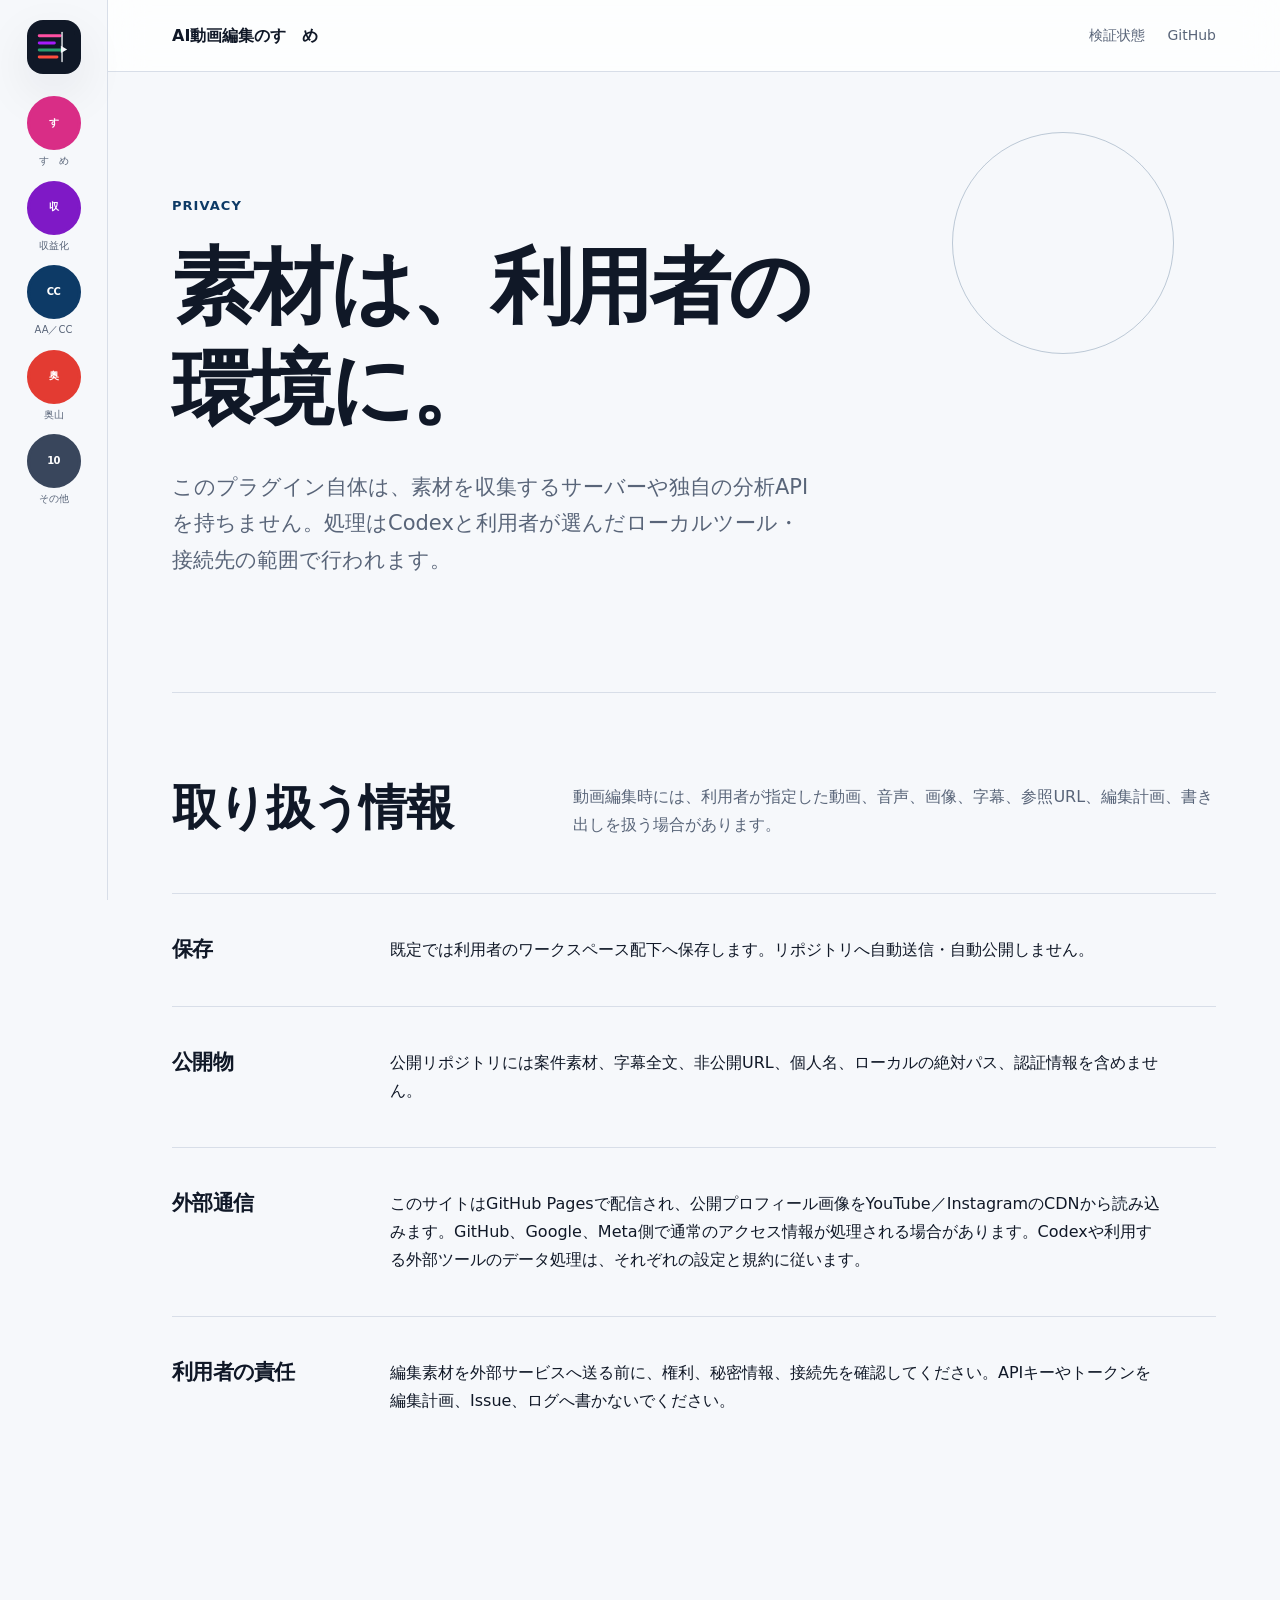
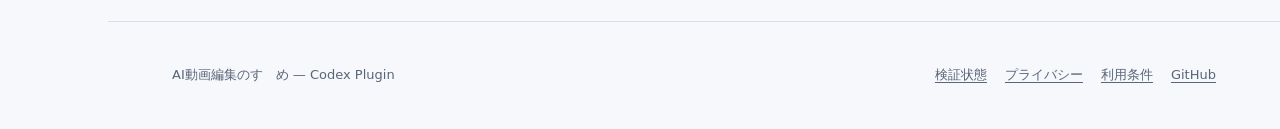
==== docs/privacy.html @ 34dd6e68 "Release AI video editing Codex plugin" ====
<!doctype html>
<html lang="ja">
<head><meta charset="utf-8"><meta name="viewport" content="width=device-width, initial-scale=1"><title>プライバシー｜AI動画編集のすゝめ</title><link rel="icon" href="assets/plugin-mark.svg" type="image/svg+xml"><link rel="stylesheet" href="assets/site.css"><script src="assets/site.js" defer></script></head>
<body data-base="."><div class="app-shell"><nav data-site-nav aria-label="チャンネル別ガイド"></nav><div class="page"><header class="topbar"><a class="wordmark" href="index.html">AI動画編集のすゝめ</a><nav class="top-links"><a href="status.html">検証状態</a><a href="https://github.com/fuuuuuuma/ai-video-editing-susume">GitHub</a></nav></header><main>
  <section class="hero"><div><p class="kicker">PRIVACY</p><h1>素材は、利用者の環境に。</h1><p class="lead">このプラグイン自体は、素材を収集するサーバーや独自の分析APIを持ちません。処理はCodexと利用者が選んだローカルツール・接続先の範囲で行われます。</p></div></section>
  <section class="section"><div class="section-head"><h2>取り扱う情報</h2><p>動画編集時には、利用者が指定した動画、音声、画像、字幕、参照URL、編集計画、書き出しを扱う場合があります。</p></div>
    <div class="rule-section"><h3>保存</h3><div class="rule-body"><p>既定では利用者のワークスペース配下へ保存します。リポジトリへ自動送信・自動公開しません。</p></div></div>
    <div class="rule-section"><h3>公開物</h3><div class="rule-body"><p>公開リポジトリには案件素材、字幕全文、非公開URL、個人名、ローカルの絶対パス、認証情報を含めません。</p></div></div>
    <div class="rule-section"><h3>外部通信</h3><div class="rule-body"><p>このサイトはGitHub Pagesで配信され、公開プロフィール画像をYouTube／InstagramのCDNから読み込みます。GitHub、Google、Meta側で通常のアクセス情報が処理される場合があります。Codexや利用する外部ツールのデータ処理は、それぞれの設定と規約に従います。</p></div></div>
    <div class="rule-section"><h3>利用者の責任</h3><div class="rule-body"><p>編集素材を外部サービスへ送る前に、権利、秘密情報、接続先を確認してください。APIキーやトークンを編集計画、Issue、ログへ書かないでください。</p></div></div>
  </section>
</main><footer data-site-footer></footer></div></div></body>
</html>
---- docs/assets/site.css ----
:root {
  color-scheme: light;
  --paper: #f6f8fb;
  --surface: #ffffff;
  --ink: #101827;
  --muted: #596579;
  --line: #d8dee8;
  --soft-line: #e9edf3;
  --accent: #0d3a66;
  --accent-2: #2bb8d8;
  --accent-soft: #e8f2fb;
  --success: #1d7f58;
  --warning: #9a5a00;
  --radius: 18px;
  --shadow: 0 18px 50px rgba(16, 24, 39, 0.08);
  font-family: "Hiragino Kaku Gothic ProN", "Yu Gothic", "Noto Sans JP", system-ui, sans-serif;
}

* { box-sizing: border-box; }

html { scroll-behavior: smooth; }

body {
  margin: 0;
  background: var(--paper);
  color: var(--ink);
  line-height: 1.75;
  text-rendering: optimizeLegibility;
}

body[data-channel="susume"] {
  --accent: #d92d86;
  --accent-2: #2bb8d8;
  --accent-soft: #fff0f8;
}

body[data-channel="lab"] {
  --accent: #7f19c6;
  --accent-2: #2a9d6f;
  --accent-soft: #f7edff;
}

body[data-channel="ccaa"] {
  --accent: #0d3a66;
  --accent-2: #e6ad13;
  --accent-soft: #eaf3fb;
}

body[data-channel="instagram"] {
  --accent: #e33b32;
  --accent-2: #2367d1;
  --accent-soft: #fff0ee;
}

body[data-channel="other"] {
  --accent: #39465c;
  --accent-2: #0c8b83;
  --accent-soft: #edf3f4;
}

a { color: var(--accent); text-underline-offset: 0.22em; }
a:hover { text-decoration-thickness: 2px; }

button, a { -webkit-tap-highlight-color: transparent; }

:focus-visible {
  outline: 3px solid color-mix(in srgb, var(--accent-2) 70%, white);
  outline-offset: 4px;
}

.app-shell {
  display: grid;
  grid-template-columns: 108px minmax(0, 1fr);
  min-height: 100vh;
}

.channel-rail {
  position: sticky;
  top: 0;
  height: 100vh;
  padding: 20px 12px;
  border-right: 1px solid var(--line);
  background: rgba(246, 248, 251, 0.94);
  backdrop-filter: blur(18px);
  z-index: 20;
}

.rail-home {
  display: grid;
  place-items: center;
  width: 54px;
  height: 54px;
  margin: 0 auto 22px;
  border-radius: 16px;
  background: var(--ink);
  box-shadow: var(--shadow);
}

.rail-home img { width: 42px; height: 42px; }

.rail-list {
  display: grid;
  gap: 13px;
  margin: 0;
  padding: 0;
  list-style: none;
}

.rail-link {
  display: grid;
  justify-items: center;
  gap: 5px;
  color: var(--muted);
  font-size: 10px;
  line-height: 1.25;
  text-decoration: none;
  text-align: center;
}

.rail-link[aria-current="page"] { color: var(--ink); font-weight: 700; }

.avatar-shell {
  position: relative;
  display: grid;
  place-items: center;
  width: 54px;
  height: 54px;
  overflow: hidden;
  border: 3px solid var(--channel-color, var(--line));
  border-radius: 50%;
  background: var(--channel-color, var(--ink));
  color: white;
  font-weight: 800;
  letter-spacing: -0.06em;
}

.avatar-shell img {
  position: absolute;
  inset: 0;
  width: 100%;
  height: 100%;
  object-fit: cover;
}

.avatar-shell img.is-broken { display: none; }

.page { min-width: 0; }

.topbar {
  display: flex;
  align-items: center;
  justify-content: space-between;
  min-height: 72px;
  padding: 0 5vw;
  border-bottom: 1px solid var(--line);
  background: rgba(255,255,255,0.78);
  backdrop-filter: blur(18px);
}

.wordmark { color: var(--ink); font-weight: 800; text-decoration: none; }
.top-links { display: flex; gap: 22px; font-size: 14px; }
.top-links a { color: var(--muted); text-decoration: none; }

main { width: min(1180px, calc(100% - 10vw)); margin: 0 auto; }

.hero {
  position: relative;
  display: grid;
  grid-template-columns: minmax(0, 1.35fr) minmax(320px, 0.65fr);
  gap: clamp(34px, 6vw, 90px);
  align-items: center;
  min-height: 620px;
  padding: 80px 0 70px;
}

.hero::before {
  content: "";
  position: absolute;
  top: 60px;
  right: 4%;
  width: 220px;
  height: 220px;
  border: 1px solid color-mix(in srgb, var(--accent) 25%, transparent);
  border-radius: 50%;
  pointer-events: none;
}

.kicker {
  margin: 0 0 18px;
  color: var(--accent);
  font-size: 13px;
  font-weight: 700;
  letter-spacing: 0.08em;
}

h1, h2, h3 { line-height: 1.25; letter-spacing: -0.035em; }

h1 {
  max-width: 13ch;
  margin: 0;
  font-size: clamp(42px, 6.4vw, 82px);
  font-weight: 850;
}

.hero p.lead {
  max-width: 64ch;
  margin: 28px 0 0;
  color: var(--muted);
  font-size: clamp(17px, 2vw, 21px);
}

.hero-actions { display: flex; flex-wrap: wrap; gap: 12px; margin-top: 32px; }

.button {
  display: inline-flex;
  align-items: center;
  justify-content: center;
  min-height: 48px;
  padding: 0 20px;
  border: 1px solid var(--ink);
  border-radius: 999px;
  background: var(--ink);
  color: white;
  font-weight: 700;
  text-decoration: none;
}

.button.secondary { background: transparent; color: var(--ink); }

.edit-console {
  position: relative;
  padding: 28px;
  border: 1px solid var(--line);
  border-radius: 28px;
  background: var(--surface);
  box-shadow: var(--shadow);
}

.console-head { display: flex; justify-content: space-between; color: var(--muted); font-size: 12px; }
.console-lanes { position: relative; display: grid; gap: 16px; margin-top: 26px; padding: 8px 0; }
.console-lanes::after {
  content: "";
  position: absolute;
  top: -6px;
  bottom: -6px;
  left: 67%;
  width: 2px;
  background: var(--ink);
  box-shadow: 0 0 0 5px rgba(16,24,39,0.08);
}

.lane { display: grid; grid-template-columns: 54px 1fr; gap: 12px; align-items: center; }
.lane-label { color: var(--muted); font-size: 11px; }
.lane-track { height: 18px; overflow: hidden; border-radius: 4px; background: var(--soft-line); }
.lane-track span { display: block; height: 100%; width: var(--width, 75%); background: var(--lane, var(--accent)); }
.lane:nth-child(2) .lane-track span { margin-left: 8%; width: 58%; }
.lane:nth-child(3) .lane-track span { margin-left: 18%; width: 70%; }
.lane:nth-child(4) .lane-track span { margin-left: 44%; width: 40%; }

.hero-channel {
  display: flex;
  align-items: center;
  gap: 18px;
  margin-bottom: 24px;
}

.hero-channel .avatar-shell { width: 82px; height: 82px; border-width: 4px; font-size: 22px; }
.hero-channel p { margin: 0; color: var(--muted); }

.status-pill {
  display: inline-flex;
  align-items: center;
  gap: 8px;
  padding: 7px 12px;
  border-radius: 999px;
  background: var(--accent-soft);
  color: var(--accent);
  font-size: 12px;
  font-weight: 700;
}

.status-pill::before { content: ""; width: 8px; height: 8px; border-radius: 50%; background: currentColor; }

.section { padding: 84px 0; border-top: 1px solid var(--line); }
.section-head { display: grid; grid-template-columns: minmax(220px, 0.55fr) minmax(0, 1fr); gap: 48px; margin-bottom: 54px; }
.section h2 { margin: 0; font-size: clamp(30px, 4vw, 48px); }
.section-head p { max-width: 66ch; margin: 6px 0 0; color: var(--muted); }

.channel-index { display: grid; gap: 0; border-top: 1px solid var(--ink); }
.channel-row {
  display: grid;
  grid-template-columns: 94px minmax(210px, 0.7fr) minmax(0, 1.3fr) auto;
  gap: 28px;
  align-items: center;
  padding: 25px 0;
  border-bottom: 1px solid var(--line);
  color: var(--ink);
  text-decoration: none;
}
.channel-row .avatar-shell { width: 68px; height: 68px; }
.channel-row h3 { margin: 0 0 4px; font-size: 21px; }
.channel-row p { margin: 0; color: var(--muted); }
.channel-row .row-action { color: var(--accent); font-weight: 700; }

.workflow-line { display: grid; grid-template-columns: repeat(7, 1fr); margin-top: 38px; border-top: 3px solid var(--accent); }
.workflow-step { position: relative; padding: 25px 12px 0 0; }
.workflow-step::before { content: ""; position: absolute; top: -8px; left: 0; width: 13px; height: 13px; border-radius: 50%; background: var(--accent); }
.workflow-step strong { display: block; font-size: 13px; }
.workflow-step span { color: var(--muted); font-size: 11px; }

.rule-section {
  display: grid;
  grid-template-columns: 180px minmax(0, 1fr);
  gap: 38px;
  padding: 42px 0;
  border-top: 1px solid var(--line);
  scroll-margin-top: 24px;
}
.rule-section h2, .rule-section h3 { margin: 0; font-size: 21px; }
.rule-body { min-width: 0; max-width: 76ch; }
.rule-body > :first-child { margin-top: 0; }
.rule-body > :last-child { margin-bottom: 0; }
.rule-body ul, .rule-body ol { padding-left: 1.25em; }
.rule-body li + li { margin-top: 9px; }
.rule-body strong { color: color-mix(in srgb, var(--accent) 86%, black); }

.callout {
  margin: 32px 0;
  padding: 22px 24px;
  border-left: 5px solid var(--accent);
  background: var(--accent-soft);
}
.callout p { margin: 0; }
.callout.warning { border-left-color: var(--warning); background: #fff8ea; }

.format-table { width: 100%; max-width: 100%; border-collapse: collapse; font-size: 14px; }
.format-table th, .format-table td { padding: 14px 12px; border-bottom: 1px solid var(--line); text-align: left; vertical-align: top; }
.format-table th { color: var(--muted); font-size: 12px; }

.command-box {
  position: relative;
  margin: 28px 0;
  padding: 24px 74px 24px 24px;
  overflow-x: auto;
  border-radius: var(--radius);
  background: var(--ink);
  color: #f4f7fb;
  box-shadow: var(--shadow);
}
.command-box code { white-space: pre; font-family: ui-monospace, SFMono-Regular, Menlo, monospace; font-size: 13px; }
.copy-button { position: absolute; top: 14px; right: 14px; padding: 8px 11px; border: 1px solid #667085; border-radius: 9px; background: transparent; color: white; cursor: pointer; }

.checklist { display: grid; gap: 0; border-top: 1px solid var(--ink); }
.check-item { display: grid; grid-template-columns: 160px minmax(0,1fr); gap: 28px; padding: 18px 0; border-bottom: 1px solid var(--line); }
.check-item strong { color: var(--accent); }

.footer { margin-top: 80px; padding: 42px 5vw; border-top: 1px solid var(--line); color: var(--muted); font-size: 13px; }
.footer-inner { display: flex; justify-content: space-between; gap: 24px; max-width: 1180px; margin: 0 auto; }
.footer nav { display: flex; flex-wrap: wrap; gap: 18px; }
.footer a { color: var(--muted); }

.sr-only { position: absolute; width: 1px; height: 1px; padding: 0; margin: -1px; overflow: hidden; clip: rect(0,0,0,0); white-space: nowrap; border: 0; }
.no-break { white-space: nowrap; }

@media (max-width: 900px) {
  .app-shell { display: block; }
  .channel-rail { position: sticky; width: 100%; max-width: 100vw; height: auto; padding: 10px 14px; border-right: 0; border-bottom: 1px solid var(--line); overflow-x: auto; scrollbar-width: none; }
  .channel-rail::-webkit-scrollbar { display: none; }
  .rail-inner { display: flex; align-items: center; gap: 12px; width: max-content; }
  .rail-home { width: 44px; height: 44px; margin: 0 5px 0 0; border-radius: 13px; }
  .rail-home img { width: 34px; height: 34px; }
  .rail-list { display: flex; gap: 12px; }
  .rail-link { grid-template-columns: 38px auto; align-items: center; text-align: left; }
  .avatar-shell { width: 38px; height: 38px; border-width: 2px; }
  .topbar { min-height: 60px; }
  .top-links { gap: 12px; font-size: 12px; }
  .hero { grid-template-columns: 1fr; min-height: auto; padding: 70px 0; }
  .hero::before { width: 130px; height: 130px; }
  .edit-console { max-width: 600px; }
  .section-head { grid-template-columns: 1fr; gap: 14px; }
  .channel-row { grid-template-columns: 72px minmax(0,1fr) auto; gap: 16px; }
  .channel-row > p { grid-column: 2 / -1; }
  .workflow-line { grid-template-columns: repeat(4, 1fr); row-gap: 22px; }
  .rule-section { grid-template-columns: 1fr; gap: 14px; }
}

@media (max-width: 600px) {
  main { width: min(100% - 32px, 1180px); }
  .topbar { padding: 0 16px; }
  .top-links a:first-child { display: none; }
  h1 { font-size: clamp(39px, 13vw, 58px); }
  .hero { padding: 56px 0; }
  .hero-channel .avatar-shell { width: 66px; height: 66px; }
  .section { padding: 60px 0; }
  .channel-row { grid-template-columns: 54px minmax(0,1fr); }
  .channel-row .avatar-shell { width: 50px; height: 50px; }
  .channel-row .row-action { grid-column: 2; }
  .workflow-line { grid-template-columns: repeat(2, 1fr); }
  .format-table { display: block; width: 100%; max-width: 100%; overflow-x: auto; white-space: nowrap; }
  .check-item { grid-template-columns: 1fr; gap: 4px; }
  .footer-inner { display: grid; }
}

@media (prefers-reduced-motion: reduce) {
  html { scroll-behavior: auto; }
  *, *::before, *::after { animation-duration: 0.01ms !important; transition-duration: 0.01ms !important; }
}
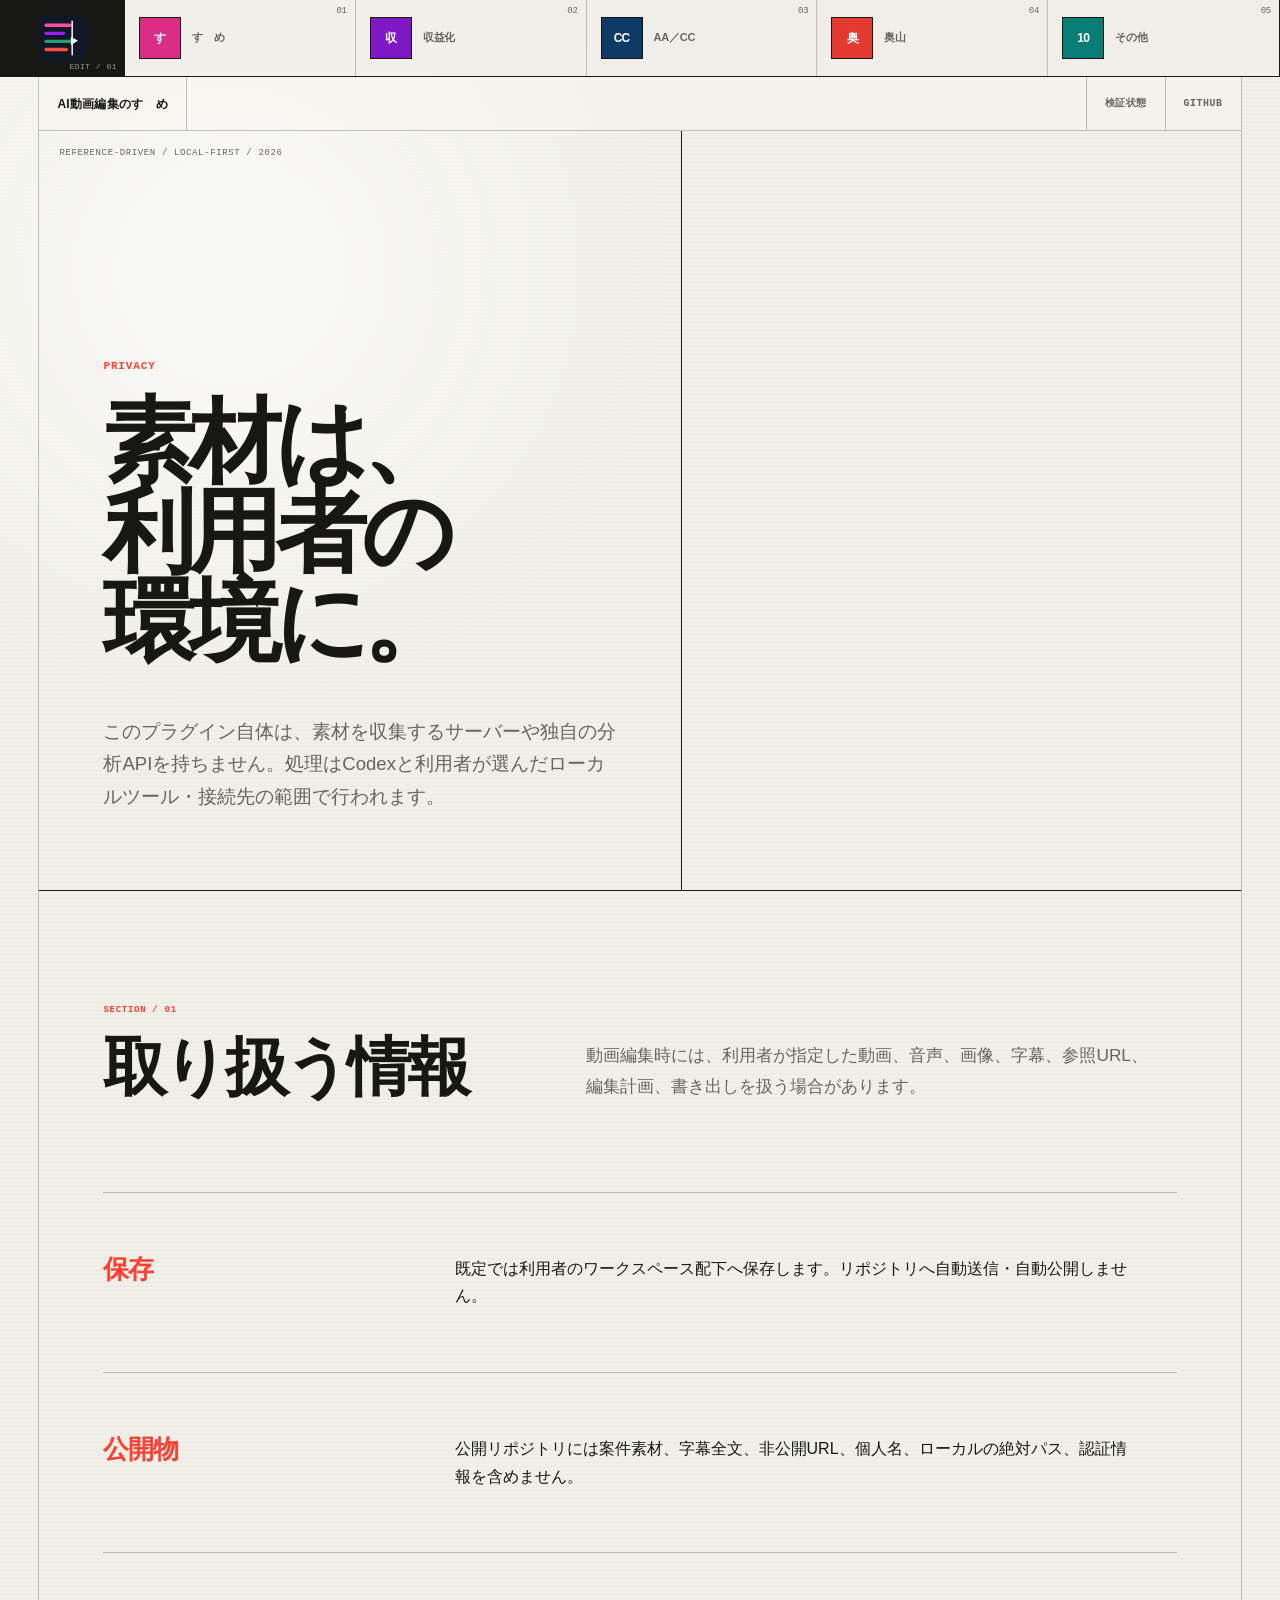
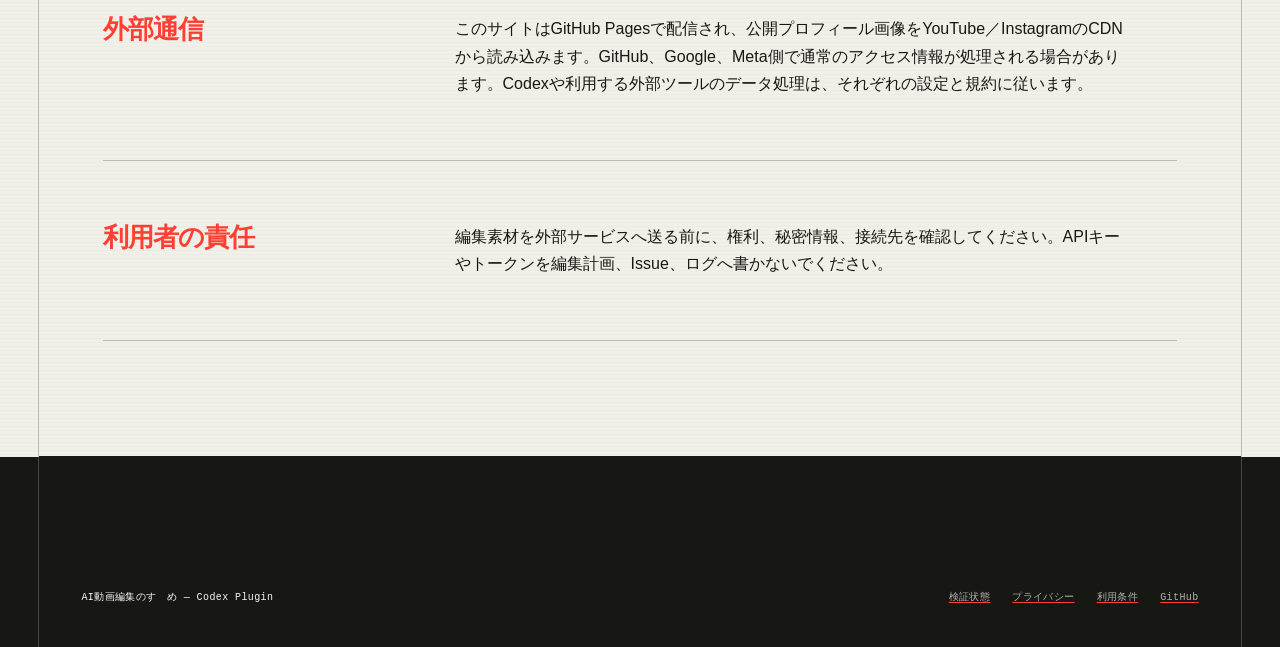
==== commit d53d6dcb: "Redesign documentation site with editorial grid" ====
--- a/docs/privacy.html
+++ b/docs/privacy.html
@@ -1,6 +1,6 @@
 <!doctype html>
 <html lang="ja">
-<head><meta charset="utf-8"><meta name="viewport" content="width=device-width, initial-scale=1"><title>プライバシー｜AI動画編集のすゝめ</title><link rel="icon" href="assets/plugin-mark.svg" type="image/svg+xml"><link rel="stylesheet" href="assets/site.css"><script src="assets/site.js" defer></script></head>
+<head><meta charset="utf-8"><meta name="viewport" content="width=device-width, initial-scale=1"><title>プライバシー｜AI動画編集のすゝめ</title><link rel="icon" href="assets/plugin-mark.svg" type="image/svg+xml"><link rel="stylesheet" href="assets/site.css?v=1.1.0"><script src="assets/site.js?v=1.1.0" defer></script></head>
 <body data-base="."><div class="app-shell"><nav data-site-nav aria-label="チャンネル別ガイド"></nav><div class="page"><header class="topbar"><a class="wordmark" href="index.html">AI動画編集のすゝめ</a><nav class="top-links"><a href="status.html">検証状態</a><a href="https://github.com/fuuuuuuma/ai-video-editing-susume">GitHub</a></nav></header><main>
   <section class="hero"><div><p class="kicker">PRIVACY</p><h1>素材は、利用者の環境に。</h1><p class="lead">このプラグイン自体は、素材を収集するサーバーや独自の分析APIを持ちません。処理はCodexと利用者が選んだローカルツール・接続先の範囲で行われます。</p></div></section>
   <section class="section"><div class="section-head"><h2>取り扱う情報</h2><p>動画編集時には、利用者が指定した動画、音声、画像、字幕、参照URL、編集計画、書き出しを扱う場合があります。</p></div>
--- a/docs/assets/site.css
+++ b/docs/assets/site.css
@@ -1,136 +1,200 @@
 :root {
   color-scheme: light;
-  --paper: #f6f8fb;
-  --surface: #ffffff;
-  --ink: #101827;
-  --muted: #596579;
-  --line: #d8dee8;
-  --soft-line: #e9edf3;
-  --accent: #0d3a66;
-  --accent-2: #2bb8d8;
-  --accent-soft: #e8f2fb;
-  --success: #1d7f58;
-  --warning: #9a5a00;
-  --radius: 18px;
-  --shadow: 0 18px 50px rgba(16, 24, 39, 0.08);
-  font-family: "Hiragino Kaku Gothic ProN", "Yu Gothic", "Noto Sans JP", system-ui, sans-serif;
+  --paper: #f0efe8;
+  --surface: #f8f7f1;
+  --ink: #171714;
+  --muted: #66655f;
+  --line: rgba(23, 23, 20, 0.24);
+  --line-strong: #171714;
+  --accent: #ff3f32;
+  --accent-soft: #ffd9d4;
+  --success: #0b7357;
+  --warning: #bc5f00;
+  --content: 1440px;
+  --gutter: clamp(18px, 3vw, 48px);
+  --display: Arial, "Helvetica Neue", "Hiragino Kaku Gothic ProN", "Yu Gothic", sans-serif;
+  --body: "Helvetica Neue", "Hiragino Kaku Gothic ProN", "Yu Gothic", sans-serif;
+  --mono: "SFMono-Regular", Consolas, "Liberation Mono", monospace;
 }
 
 * { box-sizing: border-box; }
 
-html { scroll-behavior: smooth; }
+html {
+  scroll-behavior: smooth;
+  background: var(--paper);
+}
 
 body {
   margin: 0;
-  background: var(--paper);
+  background:
+    radial-gradient(circle at 18% 12%, rgba(255, 255, 255, 0.72), transparent 28rem),
+    repeating-linear-gradient(0deg, rgba(23, 23, 20, 0.018) 0, rgba(23, 23, 20, 0.018) 1px, transparent 1px, transparent 4px),
+    var(--paper);
   color: var(--ink);
-  line-height: 1.75;
+  font-family: var(--body);
+  font-size: 16px;
+  line-height: 1.72;
   text-rendering: optimizeLegibility;
+  -webkit-font-smoothing: antialiased;
 }
 
 body[data-channel="susume"] {
-  --accent: #d92d86;
-  --accent-2: #2bb8d8;
-  --accent-soft: #fff0f8;
+  --accent: #e72b83;
+  --accent-soft: #ffd9eb;
 }
 
 body[data-channel="lab"] {
-  --accent: #7f19c6;
-  --accent-2: #2a9d6f;
-  --accent-soft: #f7edff;
+  --accent: #8428c7;
+  --accent-soft: #ead5fb;
 }
 
 body[data-channel="ccaa"] {
-  --accent: #0d3a66;
-  --accent-2: #e6ad13;
-  --accent-soft: #eaf3fb;
+  --accent: #1266b1;
+  --accent-soft: #d4e9f9;
 }
 
 body[data-channel="instagram"] {
-  --accent: #e33b32;
-  --accent-2: #2367d1;
-  --accent-soft: #fff0ee;
+  --accent: #ee4136;
+  --accent-soft: #ffd7d2;
 }
 
 body[data-channel="other"] {
-  --accent: #39465c;
-  --accent-2: #0c8b83;
-  --accent-soft: #edf3f4;
-}
-
-a { color: var(--accent); text-underline-offset: 0.22em; }
+  --accent: #087d75;
+  --accent-soft: #ccebe7;
+}
+
+a {
+  color: inherit;
+  text-decoration-color: var(--accent);
+  text-decoration-thickness: 1px;
+  text-underline-offset: 0.22em;
+}
+
 a:hover { text-decoration-thickness: 2px; }
-
 button, a { -webkit-tap-highlight-color: transparent; }
 
 :focus-visible {
-  outline: 3px solid color-mix(in srgb, var(--accent-2) 70%, white);
+  outline: 2px solid var(--accent);
   outline-offset: 4px;
 }
 
-.app-shell {
-  display: grid;
-  grid-template-columns: 108px minmax(0, 1fr);
-  min-height: 100vh;
-}
-
+::selection {
+  background: var(--accent);
+  color: #fff;
+}
+
+.app-shell { min-height: 100vh; }
+.page { min-width: 0; }
+
+/* Global channel index — styled as an editorial contact sheet. */
 .channel-rail {
   position: sticky;
   top: 0;
-  height: 100vh;
-  padding: 20px 12px;
-  border-right: 1px solid var(--line);
-  background: rgba(246, 248, 251, 0.94);
-  backdrop-filter: blur(18px);
-  z-index: 20;
+  z-index: 50;
+  width: 100%;
+  border-bottom: 1px solid var(--line-strong);
+  background: rgba(240, 239, 232, 0.94);
+  backdrop-filter: blur(14px);
+}
+
+.rail-inner {
+  display: grid;
+  grid-template-columns: 124px minmax(0, 1fr);
+  width: min(100%, var(--content));
+  min-height: 76px;
+  margin: 0 auto;
+  border-inline: 1px solid var(--line-strong);
 }
 
 .rail-home {
+  position: relative;
   display: grid;
   place-items: center;
-  width: 54px;
-  height: 54px;
-  margin: 0 auto 22px;
-  border-radius: 16px;
+  border-right: 1px solid var(--line-strong);
   background: var(--ink);
-  box-shadow: var(--shadow);
-}
-
-.rail-home img { width: 42px; height: 42px; }
+  color: #fff;
+  text-decoration: none;
+}
+
+.rail-home::after {
+  content: "EDIT / 01";
+  position: absolute;
+  right: 7px;
+  bottom: 5px;
+  color: rgba(255, 255, 255, 0.56);
+  font: 8px/1 var(--mono);
+  letter-spacing: 0.06em;
+}
+
+.rail-home img { width: 48px; height: 48px; }
 
 .rail-list {
   display: grid;
-  gap: 13px;
+  grid-template-columns: repeat(5, minmax(0, 1fr));
   margin: 0;
   padding: 0;
   list-style: none;
 }
 
+.rail-list li { min-width: 0; border-right: 1px solid var(--line); }
+.rail-list li:last-child { border-right: 0; }
+
 .rail-link {
-  display: grid;
-  justify-items: center;
-  gap: 5px;
+  position: relative;
+  display: grid;
+  grid-template-columns: 42px minmax(0, 1fr);
+  gap: 11px;
+  align-items: center;
+  height: 100%;
+  padding: 10px 14px;
   color: var(--muted);
-  font-size: 10px;
-  line-height: 1.25;
+  font: 700 11px/1.2 var(--display);
+  letter-spacing: -0.02em;
   text-decoration: none;
-  text-align: center;
-}
-
-.rail-link[aria-current="page"] { color: var(--ink); font-weight: 700; }
+  overflow: hidden;
+  transition: background 180ms ease, color 180ms ease;
+}
+
+.rail-link::before {
+  content: "";
+  position: absolute;
+  inset: auto 0 0;
+  height: 4px;
+  background: var(--channel-color, var(--accent));
+  transform: scaleX(0);
+  transform-origin: left;
+  transition: transform 180ms ease;
+}
+
+.rail-link:hover,
+.rail-link[aria-current="page"] {
+  background: var(--surface);
+  color: var(--ink);
+}
+
+.rail-link:hover::before,
+.rail-link[aria-current="page"]::before { transform: scaleX(1); }
+
+.rail-number {
+  position: absolute;
+  top: 7px;
+  right: 8px;
+  color: var(--muted);
+  font: 9px/1 var(--mono);
+}
 
 .avatar-shell {
   position: relative;
   display: grid;
   place-items: center;
-  width: 54px;
-  height: 54px;
+  width: 42px;
+  height: 42px;
   overflow: hidden;
-  border: 3px solid var(--channel-color, var(--line));
-  border-radius: 50%;
+  border: 1px solid var(--line-strong);
+  border-radius: 0;
   background: var(--channel-color, var(--ink));
-  color: white;
-  font-weight: 800;
+  color: #fff;
+  font: 800 12px/1 var(--display);
   letter-spacing: -0.06em;
 }
 
@@ -140,268 +204,750 @@
   width: 100%;
   height: 100%;
   object-fit: cover;
+  filter: saturate(0.82) contrast(1.06);
 }
 
 .avatar-shell img.is-broken { display: none; }
 
-.page { min-width: 0; }
-
+/* Secondary utility bar. */
 .topbar {
   display: flex;
   align-items: center;
   justify-content: space-between;
-  min-height: 72px;
-  padding: 0 5vw;
+  width: min(calc(100% - (var(--gutter) * 2)), var(--content));
+  min-height: 54px;
+  margin: 0 auto;
+  border-inline: 1px solid var(--line);
   border-bottom: 1px solid var(--line);
-  background: rgba(255,255,255,0.78);
-  backdrop-filter: blur(18px);
-}
-
-.wordmark { color: var(--ink); font-weight: 800; text-decoration: none; }
-.top-links { display: flex; gap: 22px; font-size: 14px; }
-.top-links a { color: var(--muted); text-decoration: none; }
-
-main { width: min(1180px, calc(100% - 10vw)); margin: 0 auto; }
+  background: rgba(248, 247, 241, 0.58);
+}
+
+.wordmark {
+  align-self: stretch;
+  display: flex;
+  align-items: center;
+  padding: 0 18px;
+  border-right: 1px solid var(--line);
+  color: var(--ink);
+  font: 800 12px/1 var(--display);
+  letter-spacing: 0.02em;
+  text-decoration: none;
+  text-transform: uppercase;
+}
+
+.top-links {
+  display: flex;
+  align-self: stretch;
+  margin-left: auto;
+}
+
+.top-links a {
+  display: flex;
+  align-items: center;
+  padding: 0 18px;
+  border-left: 1px solid var(--line);
+  color: var(--muted);
+  font: 700 10px/1 var(--mono);
+  letter-spacing: 0.05em;
+  text-decoration: none;
+  text-transform: uppercase;
+  transition: color 160ms ease, background 160ms ease;
+}
+
+.top-links a:hover { background: var(--ink); color: #fff; }
+
+main {
+  width: min(calc(100% - (var(--gutter) * 2)), var(--content));
+  margin: 0 auto;
+  border-inline: 1px solid var(--line);
+  counter-reset: section;
+}
 
 .hero {
   position: relative;
   display: grid;
-  grid-template-columns: minmax(0, 1.35fr) minmax(320px, 0.65fr);
-  gap: clamp(34px, 6vw, 90px);
-  align-items: center;
-  min-height: 620px;
-  padding: 80px 0 70px;
-}
-
-.hero::before {
-  content: "";
-  position: absolute;
-  top: 60px;
-  right: 4%;
-  width: 220px;
-  height: 220px;
-  border: 1px solid color-mix(in srgb, var(--accent) 25%, transparent);
-  border-radius: 50%;
-  pointer-events: none;
+  grid-template-columns: minmax(0, 1.07fr) minmax(380px, 0.93fr);
+  min-height: min(760px, calc(100vh - 130px));
+  border-bottom: 1px solid var(--line-strong);
+  overflow: clip;
+}
+
+.hero > div:first-child {
+  display: flex;
+  flex-direction: column;
+  justify-content: flex-end;
+  min-width: 0;
+  padding: clamp(54px, 8vw, 118px) clamp(28px, 5vw, 78px) clamp(40px, 6vw, 78px);
+  border-right: 1px solid var(--line-strong);
+}
+
+.hero > div:first-child::before {
+  content: "REFERENCE-DRIVEN / LOCAL-FIRST / 2026";
+  position: absolute;
+  top: 18px;
+  left: 20px;
+  color: var(--muted);
+  font: 9px/1 var(--mono);
+  letter-spacing: 0.07em;
 }
 
 .kicker {
-  margin: 0 0 18px;
+  margin: 0 0 24px;
   color: var(--accent);
-  font-size: 13px;
-  font-weight: 700;
+  font: 700 11px/1.3 var(--mono);
   letter-spacing: 0.08em;
-}
-
-h1, h2, h3 { line-height: 1.25; letter-spacing: -0.035em; }
+  text-transform: uppercase;
+}
+
+h1, h2, h3 {
+  margin-block-start: 0;
+  font-family: var(--display);
+  line-height: 0.98;
+  letter-spacing: -0.065em;
+}
 
 h1 {
-  max-width: 13ch;
+  max-width: 11ch;
   margin: 0;
-  font-size: clamp(42px, 6.4vw, 82px);
-  font-weight: 850;
-}
+  font-size: clamp(56px, 7.2vw, 112px);
+  font-weight: 900;
+  text-wrap: balance;
+}
+
+.home-title {
+  max-width: none;
+  font-size: clamp(50px, 6.5vw, 100px);
+}
+
+.home-title span { display: block; white-space: nowrap; }
 
 .hero p.lead {
-  max-width: 64ch;
-  margin: 28px 0 0;
+  max-width: 48rem;
+  margin: clamp(28px, 4vw, 48px) 0 0;
   color: var(--muted);
-  font-size: clamp(17px, 2vw, 21px);
-}
-
-.hero-actions { display: flex; flex-wrap: wrap; gap: 12px; margin-top: 32px; }
+  font-size: clamp(15px, 1.45vw, 20px);
+  line-height: 1.75;
+}
+
+.hero-actions {
+  display: flex;
+  flex-wrap: wrap;
+  gap: 0;
+  margin-top: 34px;
+}
 
 .button {
   display: inline-flex;
   align-items: center;
-  justify-content: center;
-  min-height: 48px;
-  padding: 0 20px;
+  justify-content: space-between;
+  min-width: 190px;
+  min-height: 52px;
+  padding: 0 18px;
   border: 1px solid var(--ink);
-  border-radius: 999px;
+  border-radius: 0;
   background: var(--ink);
-  color: white;
-  font-weight: 700;
+  color: #fff;
+  font: 700 11px/1 var(--mono);
+  letter-spacing: 0.04em;
   text-decoration: none;
-}
-
+  text-transform: uppercase;
+  transition: background 160ms ease, color 160ms ease;
+}
+
+.button::after { content: "↗"; margin-left: 24px; font-size: 16px; }
+.button:hover { background: var(--accent); border-color: var(--accent); }
 .button.secondary { background: transparent; color: var(--ink); }
-
+.button.secondary:hover { background: var(--accent-soft); }
+
+/* Interactive timeline blueprint. */
 .edit-console {
-  position: relative;
-  padding: 28px;
-  border: 1px solid var(--line);
-  border-radius: 28px;
-  background: var(--surface);
-  box-shadow: var(--shadow);
-}
-
-.console-head { display: flex; justify-content: space-between; color: var(--muted); font-size: 12px; }
-.console-lanes { position: relative; display: grid; gap: 16px; margin-top: 26px; padding: 8px 0; }
+  --pointer-x: 72%;
+  --pointer-y: 34%;
+  position: relative;
+  display: flex;
+  flex-direction: column;
+  justify-content: space-between;
+  min-width: 0;
+  min-height: 100%;
+  padding: 22px;
+  overflow: hidden;
+  border: 0;
+  border-radius: 0;
+  background:
+    linear-gradient(90deg, transparent calc(25% - 1px), rgba(248,247,241,.12) 25%, transparent calc(25% + 1px)),
+    linear-gradient(90deg, transparent calc(50% - 1px), rgba(248,247,241,.12) 50%, transparent calc(50% + 1px)),
+    linear-gradient(90deg, transparent calc(75% - 1px), rgba(248,247,241,.12) 75%, transparent calc(75% + 1px)),
+    repeating-linear-gradient(0deg, rgba(248,247,241,.06) 0, rgba(248,247,241,.06) 1px, transparent 1px, transparent 48px),
+    var(--ink);
+  color: #f8f7f1;
+  box-shadow: none;
+  isolation: isolate;
+}
+
+.edit-console::before,
+.edit-console::after {
+  content: "";
+  position: absolute;
+  z-index: 0;
+  pointer-events: none;
+  background: var(--accent);
+  opacity: 0.86;
+}
+
+.edit-console::before {
+  top: 0;
+  bottom: 0;
+  left: var(--pointer-x);
+  width: 1px;
+}
+
+.edit-console::after {
+  top: var(--pointer-y);
+  left: 0;
+  right: 0;
+  height: 1px;
+}
+
+.console-head {
+  position: relative;
+  z-index: 2;
+  display: flex;
+  justify-content: space-between;
+  gap: 20px;
+  color: rgba(248, 247, 241, 0.66);
+  font: 9px/1.35 var(--mono);
+  letter-spacing: 0.06em;
+}
+
+.console-head::after {
+  content: "LIVE EDIT MAP";
+  position: absolute;
+  top: 32px;
+  left: 0;
+  color: var(--accent);
+}
+
+.console-lanes {
+  position: relative;
+  z-index: 2;
+  display: grid;
+  gap: 22px;
+  width: 100%;
+  margin: auto 0 8%;
+  padding: 56px 0 0;
+}
+
+.console-lanes::before {
+  content: "00:01:17:12";
+  position: absolute;
+  top: -76px;
+  left: 0;
+  color: #fff;
+  font: 800 clamp(38px, 4.6vw, 72px)/1 var(--display);
+  letter-spacing: -0.07em;
+}
+
 .console-lanes::after {
-  content: "";
-  position: absolute;
-  top: -6px;
-  bottom: -6px;
-  left: 67%;
-  width: 2px;
-  background: var(--ink);
-  box-shadow: 0 0 0 5px rgba(16,24,39,0.08);
-}
-
-.lane { display: grid; grid-template-columns: 54px 1fr; gap: 12px; align-items: center; }
-.lane-label { color: var(--muted); font-size: 11px; }
-.lane-track { height: 18px; overflow: hidden; border-radius: 4px; background: var(--soft-line); }
-.lane-track span { display: block; height: 100%; width: var(--width, 75%); background: var(--lane, var(--accent)); }
+  content: "CUT → TYPE → FRAME → SOUND";
+  position: absolute;
+  top: -15px;
+  left: 4px;
+  color: rgba(248, 247, 241, 0.52);
+  font: 9px/1 var(--mono);
+  letter-spacing: 0.08em;
+}
+
+.lane {
+  display: grid;
+  grid-template-columns: 58px minmax(0, 1fr);
+  gap: 12px;
+  align-items: center;
+}
+
+.lane-label {
+  color: rgba(248, 247, 241, 0.6);
+  font: 9px/1 var(--mono);
+  letter-spacing: 0.06em;
+}
+
+.lane-track {
+  height: 24px;
+  overflow: hidden;
+  border: 1px solid rgba(248, 247, 241, 0.28);
+  border-radius: 0;
+  background: rgba(248, 247, 241, 0.04);
+}
+
+.lane-track span {
+  display: block;
+  height: 100%;
+  width: var(--width, 75%);
+  background: var(--lane, var(--accent));
+  transform-origin: left;
+  animation: lane-in 900ms cubic-bezier(.2,.8,.2,1) both;
+}
+
 .lane:nth-child(2) .lane-track span { margin-left: 8%; width: 58%; }
 .lane:nth-child(3) .lane-track span { margin-left: 18%; width: 70%; }
 .lane:nth-child(4) .lane-track span { margin-left: 44%; width: 40%; }
 
+@keyframes lane-in {
+  from { transform: scaleX(0); }
+  to { transform: scaleX(1); }
+}
+
 .hero-channel {
   display: flex;
   align-items: center;
-  gap: 18px;
-  margin-bottom: 24px;
-}
-
-.hero-channel .avatar-shell { width: 82px; height: 82px; border-width: 4px; font-size: 22px; }
-.hero-channel p { margin: 0; color: var(--muted); }
+  gap: 16px;
+  margin-bottom: 30px;
+}
+
+.hero-channel .avatar-shell {
+  width: 74px;
+  height: 74px;
+  border: 1px solid var(--line-strong);
+  font-size: 20px;
+}
+
+.hero-channel p {
+  margin: 8px 0 0;
+  color: var(--muted);
+  font: 10px/1.2 var(--mono);
+  letter-spacing: 0.06em;
+  text-transform: uppercase;
+}
 
 .status-pill {
   display: inline-flex;
   align-items: center;
-  gap: 8px;
-  padding: 7px 12px;
-  border-radius: 999px;
-  background: var(--accent-soft);
+  min-height: 28px;
+  padding: 0 10px;
+  border: 1px solid var(--accent);
+  border-radius: 0;
+  background: transparent;
   color: var(--accent);
-  font-size: 12px;
-  font-weight: 700;
-}
-
-.status-pill::before { content: ""; width: 8px; height: 8px; border-radius: 50%; background: currentColor; }
-
-.section { padding: 84px 0; border-top: 1px solid var(--line); }
-.section-head { display: grid; grid-template-columns: minmax(220px, 0.55fr) minmax(0, 1fr); gap: 48px; margin-bottom: 54px; }
-.section h2 { margin: 0; font-size: clamp(30px, 4vw, 48px); }
-.section-head p { max-width: 66ch; margin: 6px 0 0; color: var(--muted); }
-
-.channel-index { display: grid; gap: 0; border-top: 1px solid var(--ink); }
+  font: 700 10px/1 var(--mono);
+  letter-spacing: 0.03em;
+}
+
+.status-pill::before {
+  content: "●";
+  margin-right: 7px;
+  font-size: 8px;
+}
+
+/* Process strip. */
+.workflow-line {
+  display: grid;
+  grid-template-columns: repeat(7, minmax(0, 1fr));
+  margin: 0;
+  border-bottom: 1px solid var(--line-strong);
+  counter-reset: workflow;
+}
+
+.workflow-step {
+  position: relative;
+  min-height: 124px;
+  padding: 50px 14px 16px;
+  border-right: 1px solid var(--line);
+  background: rgba(248, 247, 241, 0.36);
+}
+
+.workflow-step:last-child { border-right: 0; }
+
+.workflow-step::before {
+  content: "[0" counter(workflow) "]";
+  counter-increment: workflow;
+  position: absolute;
+  top: 14px;
+  left: 14px;
+  color: var(--accent);
+  font: 9px/1 var(--mono);
+}
+
+.workflow-step strong { display: block; font: 800 14px/1.2 var(--display); }
+.workflow-step span { display: block; margin-top: 8px; color: var(--muted); font: 10px/1.45 var(--mono); }
+
+.section {
+  counter-increment: section;
+  padding: clamp(72px, 9vw, 132px) clamp(24px, 5vw, 78px);
+  border-bottom: 1px solid var(--line-strong);
+}
+
+.section-head {
+  display: grid;
+  grid-template-columns: minmax(250px, 0.8fr) minmax(0, 1.2fr);
+  gap: clamp(36px, 7vw, 110px);
+  align-items: start;
+  margin-bottom: clamp(52px, 7vw, 96px);
+}
+
+.section h2 {
+  position: relative;
+  margin: 0;
+  padding-top: 30px;
+  font-size: clamp(38px, 5vw, 74px);
+  font-weight: 900;
+  text-wrap: balance;
+}
+
+.section h2::before {
+  content: "SECTION / 0" counter(section);
+  position: absolute;
+  top: 0;
+  left: 0;
+  color: var(--accent);
+  font: 700 9px/1 var(--mono);
+  letter-spacing: 0.08em;
+}
+
+.section-head p {
+  max-width: 60ch;
+  margin: 34px 0 0;
+  color: var(--muted);
+  font-size: clamp(15px, 1.35vw, 19px);
+  line-height: 1.8;
+}
+
+/* Home channel matrix. */
+.channel-index {
+  display: grid;
+  grid-template-columns: repeat(2, minmax(0, 1fr));
+  border-top: 1px solid var(--line-strong);
+  border-left: 1px solid var(--line-strong);
+  counter-reset: channel;
+}
+
 .channel-row {
-  display: grid;
-  grid-template-columns: 94px minmax(210px, 0.7fr) minmax(0, 1.3fr) auto;
-  gap: 28px;
-  align-items: center;
-  padding: 25px 0;
-  border-bottom: 1px solid var(--line);
+  counter-increment: channel;
+  position: relative;
+  display: grid;
+  grid-template-columns: 84px minmax(0, 1fr);
+  grid-template-rows: auto 1fr auto;
+  gap: 24px 22px;
+  min-height: 330px;
+  padding: 28px;
+  border-right: 1px solid var(--line-strong);
+  border-bottom: 1px solid var(--line-strong);
   color: var(--ink);
   text-decoration: none;
-}
-.channel-row .avatar-shell { width: 68px; height: 68px; }
-.channel-row h3 { margin: 0 0 4px; font-size: 21px; }
-.channel-row p { margin: 0; color: var(--muted); }
-.channel-row .row-action { color: var(--accent); font-weight: 700; }
-
-.workflow-line { display: grid; grid-template-columns: repeat(7, 1fr); margin-top: 38px; border-top: 3px solid var(--accent); }
-.workflow-step { position: relative; padding: 25px 12px 0 0; }
-.workflow-step::before { content: ""; position: absolute; top: -8px; left: 0; width: 13px; height: 13px; border-radius: 50%; background: var(--accent); }
-.workflow-step strong { display: block; font-size: 13px; }
-.workflow-step span { color: var(--muted); font-size: 11px; }
-
+  overflow: hidden;
+  transition: color 220ms ease, background 220ms ease;
+}
+
+.channel-row::before {
+  content: "0" counter(channel);
+  position: absolute;
+  top: 22px;
+  right: 24px;
+  color: var(--muted);
+  font: 10px/1 var(--mono);
+}
+
+.channel-row::after {
+  content: "";
+  position: absolute;
+  inset: auto 0 0;
+  height: 7px;
+  background: var(--channel-color, var(--accent));
+  transform: scaleX(0);
+  transform-origin: left;
+  transition: transform 220ms ease;
+}
+
+.channel-row:nth-child(1) { --channel-color: #e72b83; }
+.channel-row:nth-child(2) { --channel-color: #8428c7; }
+.channel-row:nth-child(3) { --channel-color: #1266b1; }
+.channel-row:nth-child(4) { --channel-color: #ee4136; }
+.channel-row:hover { background: var(--ink); color: #fff; }
+.channel-row:hover::after { transform: scaleX(1); }
+.channel-row:hover p { color: rgba(255, 255, 255, 0.68); }
+
+.channel-row .avatar-shell { width: 76px; height: 76px; }
+.channel-row > div { align-self: center; padding-right: 40px; }
+.channel-row h3 { margin: 0 0 8px; font-size: clamp(22px, 2.25vw, 34px); line-height: 1.05; }
+.channel-row p { margin: 0; color: var(--muted); transition: color 220ms ease; }
+.channel-row > p { grid-column: 1 / -1; align-self: end; max-width: 35rem; font-size: 14px; }
+.channel-row .row-action {
+  grid-column: 1 / -1;
+  align-self: end;
+  color: inherit;
+  font: 700 10px/1 var(--mono);
+  letter-spacing: 0.05em;
+  text-transform: uppercase;
+}
+.channel-row .row-action::after { content: "  ↗"; color: var(--channel-color); }
+
+/* Long-form rule pages. */
 .rule-section {
   display: grid;
-  grid-template-columns: 180px minmax(0, 1fr);
-  gap: 38px;
-  padding: 42px 0;
+  grid-template-columns: minmax(160px, 0.38fr) minmax(0, 1fr);
+  gap: clamp(28px, 6vw, 92px);
+  padding: clamp(34px, 5vw, 62px) 0;
   border-top: 1px solid var(--line);
-  scroll-margin-top: 24px;
-}
-.rule-section h2, .rule-section h3 { margin: 0; font-size: 21px; }
+  scroll-margin-top: 136px;
+}
+
+.rule-section:last-child { border-bottom: 1px solid var(--line); }
+.rule-section h2,
+.rule-section h3 {
+  position: sticky;
+  top: 112px;
+  align-self: start;
+  margin: 0;
+  color: var(--accent);
+  font: 800 clamp(18px, 2vw, 27px)/1.15 var(--display);
+  letter-spacing: -0.04em;
+}
+
 .rule-body { min-width: 0; max-width: 76ch; }
 .rule-body > :first-child { margin-top: 0; }
 .rule-body > :last-child { margin-bottom: 0; }
-.rule-body ul, .rule-body ol { padding-left: 1.25em; }
-.rule-body li + li { margin-top: 9px; }
-.rule-body strong { color: color-mix(in srgb, var(--accent) 86%, black); }
+.rule-body ul,
+.rule-body ol { margin: 0; padding-left: 1.3em; }
+.rule-body li { padding-left: 0.4em; }
+.rule-body li + li { margin-top: 12px; }
+.rule-body li::marker { color: var(--accent); }
+.rule-body strong { color: var(--ink); font-weight: 800; }
 
 .callout {
-  margin: 32px 0;
-  padding: 22px 24px;
-  border-left: 5px solid var(--accent);
+  position: relative;
+  margin: 34px 0;
+  padding: 26px 28px 26px 60px;
+  border: 1px solid var(--line-strong);
   background: var(--accent-soft);
 }
+
+.callout::before {
+  content: "+";
+  position: absolute;
+  top: 21px;
+  left: 22px;
+  color: var(--accent);
+  font: 800 24px/1 var(--display);
+}
+
 .callout p { margin: 0; }
-.callout.warning { border-left-color: var(--warning); background: #fff8ea; }
-
-.format-table { width: 100%; max-width: 100%; border-collapse: collapse; font-size: 14px; }
-.format-table th, .format-table td { padding: 14px 12px; border-bottom: 1px solid var(--line); text-align: left; vertical-align: top; }
-.format-table th { color: var(--muted); font-size: 12px; }
+.callout.warning { background: #f4dfbc; }
+.callout.warning::before { content: "!"; color: var(--warning); }
+
+.format-table {
+  width: 100%;
+  max-width: 100%;
+  margin: 26px 0;
+  border-collapse: collapse;
+  border: 1px solid var(--line-strong);
+  background: rgba(248, 247, 241, 0.4);
+  font-size: 13px;
+}
+
+.format-table th,
+.format-table td {
+  padding: 15px 16px;
+  border-right: 1px solid var(--line);
+  border-bottom: 1px solid var(--line);
+  text-align: left;
+  vertical-align: top;
+}
+
+.format-table th:last-child,
+.format-table td:last-child { border-right: 0; }
+.format-table tr:last-child td { border-bottom: 0; }
+.format-table th {
+  background: var(--ink);
+  color: #fff;
+  font: 700 9px/1.35 var(--mono);
+  letter-spacing: 0.05em;
+  text-transform: uppercase;
+}
+.format-table tbody tr:hover { background: var(--accent-soft); }
 
 .command-box {
   position: relative;
   margin: 28px 0;
-  padding: 24px 74px 24px 24px;
+  padding: 74px 28px 28px;
   overflow-x: auto;
-  border-radius: var(--radius);
+  border: 1px solid var(--line-strong);
+  border-radius: 0;
+  background:
+    repeating-linear-gradient(0deg, rgba(255,255,255,.035) 0, rgba(255,255,255,.035) 1px, transparent 1px, transparent 24px),
+    var(--ink);
+  color: #f8f7f1;
+  box-shadow: none;
+}
+
+.command-box::before {
+  content: "TERMINAL / CODEX";
+  position: absolute;
+  top: 20px;
+  left: 28px;
+  color: var(--accent);
+  font: 700 9px/1 var(--mono);
+  letter-spacing: 0.08em;
+}
+
+.command-box code {
+  white-space: pre;
+  font: 12px/1.75 var(--mono);
+}
+
+.copy-button {
+  position: absolute;
+  top: 12px;
+  right: 12px;
+  min-height: 34px;
+  padding: 0 12px;
+  border: 1px solid rgba(255,255,255,.4);
+  border-radius: 0;
+  background: transparent;
+  color: #fff;
+  font: 700 9px/1 var(--mono);
+  cursor: pointer;
+}
+
+.copy-button:hover { background: var(--accent); border-color: var(--accent); }
+
+.checklist {
+  display: grid;
+  grid-template-columns: repeat(2, minmax(0, 1fr));
+  border-top: 1px solid var(--line-strong);
+  border-left: 1px solid var(--line-strong);
+}
+
+.check-item {
+  display: grid;
+  grid-template-columns: 126px minmax(0, 1fr);
+  gap: 22px;
+  min-height: 124px;
+  padding: 24px;
+  border-right: 1px solid var(--line-strong);
+  border-bottom: 1px solid var(--line-strong);
+}
+
+.check-item strong { color: var(--accent); font: 800 13px/1.3 var(--display); }
+.check-item span { color: var(--muted); font-size: 13px; }
+
+.footer {
+  margin: 0;
+  padding: 0 var(--gutter);
   background: var(--ink);
-  color: #f4f7fb;
-  box-shadow: var(--shadow);
-}
-.command-box code { white-space: pre; font-family: ui-monospace, SFMono-Regular, Menlo, monospace; font-size: 13px; }
-.copy-button { position: absolute; top: 14px; right: 14px; padding: 8px 11px; border: 1px solid #667085; border-radius: 9px; background: transparent; color: white; cursor: pointer; }
-
-.checklist { display: grid; gap: 0; border-top: 1px solid var(--ink); }
-.check-item { display: grid; grid-template-columns: 160px minmax(0,1fr); gap: 28px; padding: 18px 0; border-bottom: 1px solid var(--line); }
-.check-item strong { color: var(--accent); }
-
-.footer { margin-top: 80px; padding: 42px 5vw; border-top: 1px solid var(--line); color: var(--muted); font-size: 13px; }
-.footer-inner { display: flex; justify-content: space-between; gap: 24px; max-width: 1180px; margin: 0 auto; }
-.footer nav { display: flex; flex-wrap: wrap; gap: 18px; }
-.footer a { color: var(--muted); }
-
-.sr-only { position: absolute; width: 1px; height: 1px; padding: 0; margin: -1px; overflow: hidden; clip: rect(0,0,0,0); white-space: nowrap; border: 0; }
+  color: #f8f7f1;
+}
+
+.footer-inner {
+  display: grid;
+  grid-template-columns: 1fr auto;
+  align-items: end;
+  gap: 42px;
+  width: min(100%, var(--content));
+  min-height: 190px;
+  margin: 0 auto;
+  padding: 42px;
+  border-inline: 1px solid rgba(255,255,255,.2);
+  font: 10px/1.5 var(--mono);
+  letter-spacing: 0.04em;
+}
+
+.footer nav { display: flex; flex-wrap: wrap; justify-content: flex-end; gap: 22px; }
+.footer a { color: rgba(255,255,255,.66); }
+
+.sr-only {
+  position: absolute;
+  width: 1px;
+  height: 1px;
+  padding: 0;
+  margin: -1px;
+  overflow: hidden;
+  clip: rect(0,0,0,0);
+  white-space: nowrap;
+  border: 0;
+}
+
 .no-break { white-space: nowrap; }
 
-@media (max-width: 900px) {
-  .app-shell { display: block; }
-  .channel-rail { position: sticky; width: 100%; max-width: 100vw; height: auto; padding: 10px 14px; border-right: 0; border-bottom: 1px solid var(--line); overflow-x: auto; scrollbar-width: none; }
+/* Progressive reveal; content remains visible without JavaScript. */
+.js .reveal {
+  opacity: 0;
+  transform: translateY(24px);
+  transition: opacity 600ms ease, transform 600ms cubic-bezier(.2,.75,.25,1);
+}
+
+.js .reveal.is-visible { opacity: 1; transform: translateY(0); }
+
+@media (max-width: 1100px) {
+  .rail-inner { grid-template-columns: 92px minmax(0, 1fr); }
+  .rail-link { grid-template-columns: 34px 1fr; gap: 8px; padding-inline: 9px; font-size: 9px; }
+  .avatar-shell { width: 34px; height: 34px; }
+  .hero { grid-template-columns: minmax(0, 1fr) minmax(330px, 0.82fr); }
+  .workflow-step { min-height: 112px; }
+  .check-item { grid-template-columns: 1fr; gap: 10px; }
+}
+
+@media (max-width: 820px) {
+  .channel-rail { overflow-x: auto; scrollbar-width: none; }
   .channel-rail::-webkit-scrollbar { display: none; }
-  .rail-inner { display: flex; align-items: center; gap: 12px; width: max-content; }
-  .rail-home { width: 44px; height: 44px; margin: 0 5px 0 0; border-radius: 13px; }
-  .rail-home img { width: 34px; height: 34px; }
-  .rail-list { display: flex; gap: 12px; }
-  .rail-link { grid-template-columns: 38px auto; align-items: center; text-align: left; }
-  .avatar-shell { width: 38px; height: 38px; border-width: 2px; }
-  .topbar { min-height: 60px; }
-  .top-links { gap: 12px; font-size: 12px; }
-  .hero { grid-template-columns: 1fr; min-height: auto; padding: 70px 0; }
-  .hero::before { width: 130px; height: 130px; }
-  .edit-console { max-width: 600px; }
-  .section-head { grid-template-columns: 1fr; gap: 14px; }
-  .channel-row { grid-template-columns: 72px minmax(0,1fr) auto; gap: 16px; }
-  .channel-row > p { grid-column: 2 / -1; }
-  .workflow-line { grid-template-columns: repeat(4, 1fr); row-gap: 22px; }
-  .rule-section { grid-template-columns: 1fr; gap: 14px; }
-}
-
-@media (max-width: 600px) {
-  main { width: min(100% - 32px, 1180px); }
-  .topbar { padding: 0 16px; }
+  .rail-inner { grid-template-columns: 72px 620px; width: max-content; min-height: 64px; margin: 0; }
+  .rail-home img { width: 40px; height: 40px; }
+  .rail-list { grid-template-columns: repeat(5, 124px); }
+  .rail-link { grid-template-columns: 34px 1fr; }
+  .topbar { width: calc(100% - 24px); }
+  main { width: calc(100% - 24px); }
+  .hero { grid-template-columns: 1fr; min-height: auto; }
+  .hero > div:first-child { min-height: 620px; border-right: 0; border-bottom: 1px solid var(--line-strong); }
+  .edit-console { min-height: 520px; }
+  .workflow-line { grid-template-columns: repeat(4, minmax(0, 1fr)); }
+  .workflow-step:nth-child(4) { border-right: 0; }
+  .workflow-step:nth-child(-n+4) { border-bottom: 1px solid var(--line); }
+  .section-head { grid-template-columns: 1fr; gap: 18px; }
+  .section-head p { margin-top: 0; }
+  .channel-index { grid-template-columns: 1fr; }
+  .rule-section { grid-template-columns: 1fr; gap: 20px; }
+  .rule-section h2,
+  .rule-section h3 { position: static; }
+  .footer { padding-inline: 12px; }
+}
+
+@media (max-width: 560px) {
+  :root { --gutter: 12px; }
+  body { font-size: 15px; }
+  .topbar { width: calc(100% - 24px); min-height: 48px; }
+  .wordmark { max-width: 58vw; padding-inline: 12px; font-size: 10px; }
+  .top-links a { padding-inline: 11px; font-size: 8px; }
   .top-links a:first-child { display: none; }
-  h1 { font-size: clamp(39px, 13vw, 58px); }
-  .hero { padding: 56px 0; }
-  .hero-channel .avatar-shell { width: 66px; height: 66px; }
-  .section { padding: 60px 0; }
-  .channel-row { grid-template-columns: 54px minmax(0,1fr); }
-  .channel-row .avatar-shell { width: 50px; height: 50px; }
-  .channel-row .row-action { grid-column: 2; }
-  .workflow-line { grid-template-columns: repeat(2, 1fr); }
+  main { width: calc(100% - 24px); }
+  .hero > div:first-child { min-height: 520px; padding: 76px 22px 36px; }
+  h1 { font-size: clamp(48px, 15vw, 72px); }
+  .home-title { font-size: clamp(44px, 12vw, 58px); }
+  .hero p.lead { font-size: 15px; }
+  .hero-actions { display: grid; }
+  .button { min-width: min(100%, 280px); }
+  .edit-console { min-height: 430px; padding: 18px; }
+  .console-lanes::before { top: -64px; font-size: 36px; }
+  .workflow-line { grid-template-columns: repeat(2, minmax(0, 1fr)); }
+  .workflow-step,
+  .workflow-step:nth-child(4) { min-height: 104px; border-right: 1px solid var(--line); border-bottom: 1px solid var(--line); }
+  .workflow-step:nth-child(even) { border-right: 0; }
+  .section { padding: 72px 22px; }
+  .section h2 { font-size: 42px; }
+  .channel-row { grid-template-columns: 64px minmax(0, 1fr); min-height: 290px; padding: 22px; }
+  .channel-row .avatar-shell { width: 58px; height: 58px; }
+  .channel-row > div { padding-right: 12px; }
+  .channel-row h3 { font-size: 24px; }
+  .callout { padding: 54px 20px 22px; }
   .format-table { display: block; width: 100%; max-width: 100%; overflow-x: auto; white-space: nowrap; }
-  .check-item { grid-template-columns: 1fr; gap: 4px; }
-  .footer-inner { display: grid; }
+  .checklist { grid-template-columns: 1fr; }
+  .check-item { min-height: auto; }
+  .footer-inner { grid-template-columns: 1fr; min-height: 230px; padding: 30px 22px; }
+  .footer nav { justify-content: flex-start; }
 }
 
 @media (prefers-reduced-motion: reduce) {
   html { scroll-behavior: auto; }
-  *, *::before, *::after { animation-duration: 0.01ms !important; transition-duration: 0.01ms !important; }
-}
+  *, *::before, *::after {
+    animation-duration: 0.01ms !important;
+    animation-iteration-count: 1 !important;
+    transition-duration: 0.01ms !important;
+  }
+  .js .reveal { opacity: 1; transform: none; }
+}
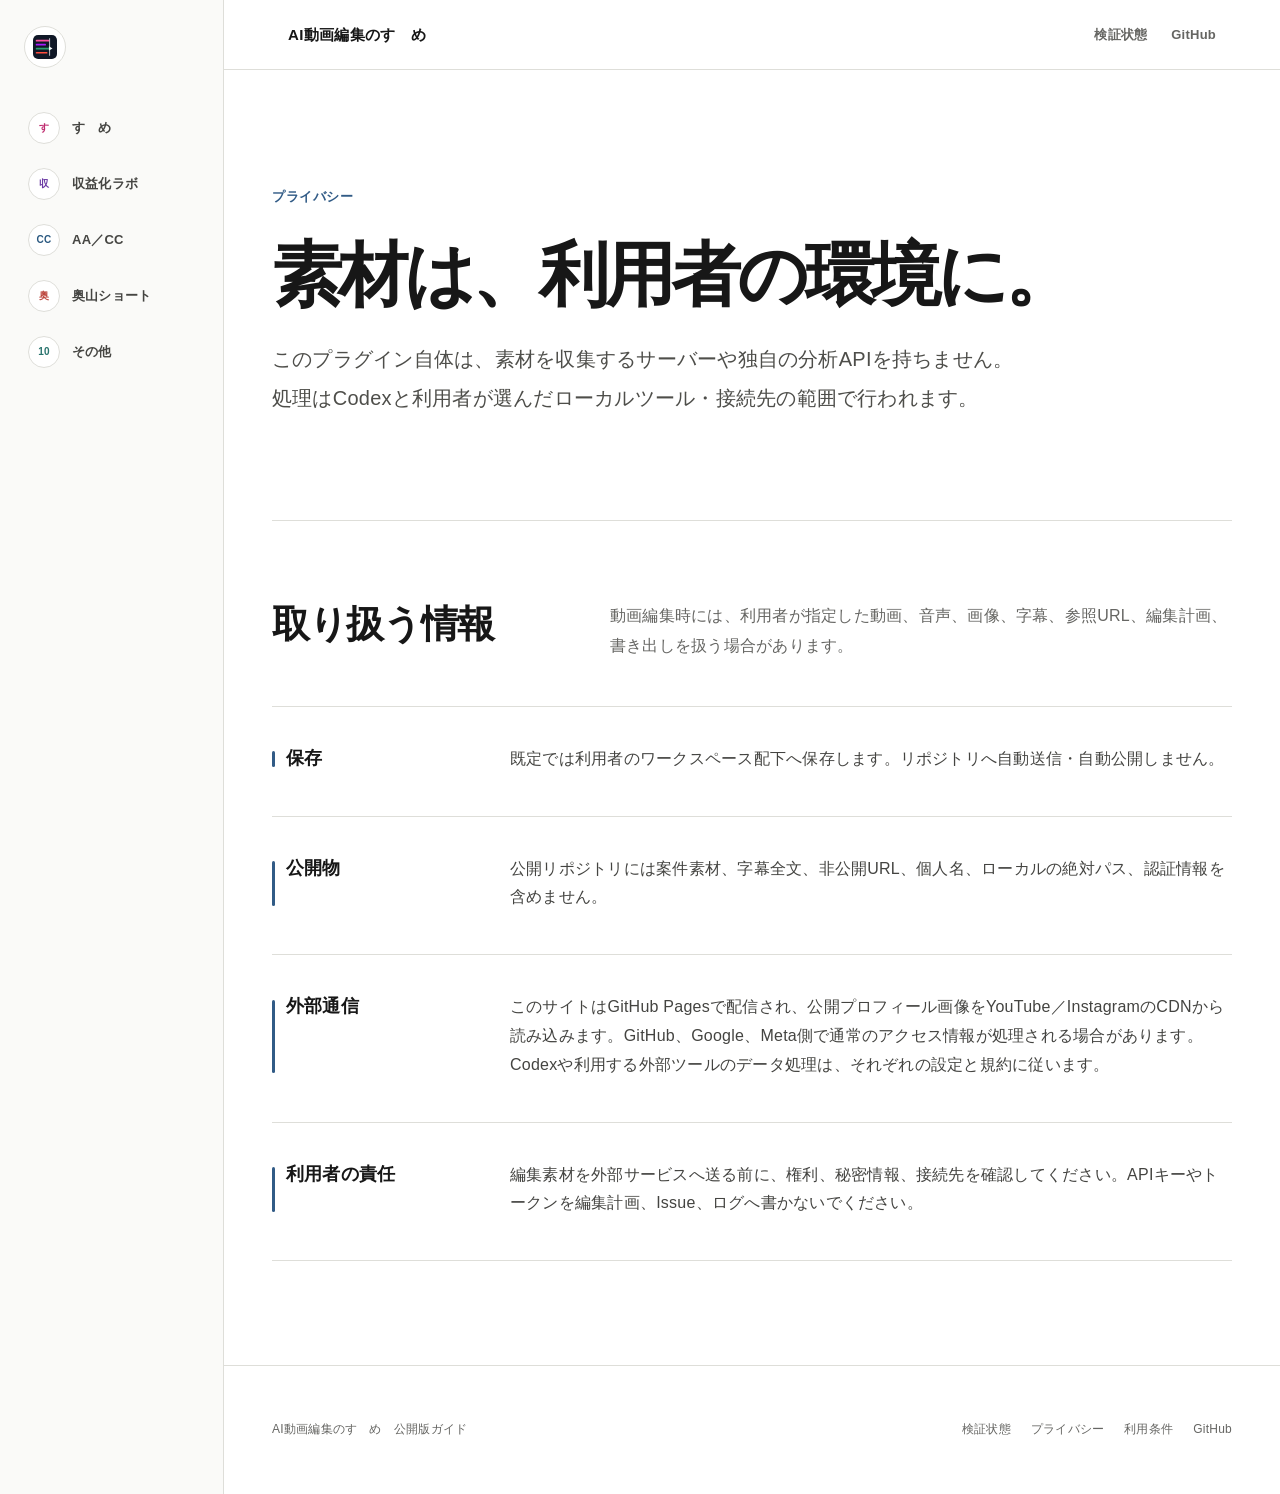
==== commit 6dcde33c: "Simplify documentation site design" ====
--- a/docs/privacy.html
+++ b/docs/privacy.html
@@ -1,8 +1,8 @@
 <!doctype html>
 <html lang="ja">
-<head><meta charset="utf-8"><meta name="viewport" content="width=device-width, initial-scale=1"><title>プライバシー｜AI動画編集のすゝめ</title><link rel="icon" href="assets/plugin-mark.svg" type="image/svg+xml"><link rel="stylesheet" href="assets/site.css?v=1.1.0"><script src="assets/site.js?v=1.1.0" defer></script></head>
+<head><meta charset="utf-8"><meta name="viewport" content="width=device-width, initial-scale=1"><title>プライバシー｜AI動画編集のすゝめ</title><link rel="icon" href="assets/plugin-mark.svg" type="image/svg+xml"><link rel="stylesheet" href="assets/site.css?v=1.2.2"><script src="assets/site.js?v=1.2.2" defer></script></head>
 <body data-base="."><div class="app-shell"><nav data-site-nav aria-label="チャンネル別ガイド"></nav><div class="page"><header class="topbar"><a class="wordmark" href="index.html">AI動画編集のすゝめ</a><nav class="top-links"><a href="status.html">検証状態</a><a href="https://github.com/fuuuuuuma/ai-video-editing-susume">GitHub</a></nav></header><main>
-  <section class="hero"><div><p class="kicker">PRIVACY</p><h1>素材は、利用者の環境に。</h1><p class="lead">このプラグイン自体は、素材を収集するサーバーや独自の分析APIを持ちません。処理はCodexと利用者が選んだローカルツール・接続先の範囲で行われます。</p></div></section>
+  <section class="hero"><div><p class="kicker">プライバシー</p><h1>素材は、利用者の環境に。</h1><p class="lead">このプラグイン自体は、素材を収集するサーバーや独自の分析APIを持ちません。処理はCodexと利用者が選んだローカルツール・接続先の範囲で行われます。</p></div></section>
   <section class="section"><div class="section-head"><h2>取り扱う情報</h2><p>動画編集時には、利用者が指定した動画、音声、画像、字幕、参照URL、編集計画、書き出しを扱う場合があります。</p></div>
     <div class="rule-section"><h3>保存</h3><div class="rule-body"><p>既定では利用者のワークスペース配下へ保存します。リポジトリへ自動送信・自動公開しません。</p></div></div>
     <div class="rule-section"><h3>公開物</h3><div class="rule-body"><p>公開リポジトリには案件素材、字幕全文、非公開URL、個人名、ローカルの絶対パス、認証情報を含めません。</p></div></div>
--- a/docs/assets/site.css
+++ b/docs/assets/site.css
@@ -1,201 +1,191 @@
 :root {
+  --bg: #ffffff;
+  --surface: #f6f6f4;
+  --surface-strong: #efefec;
+  --text: #171717;
+  --muted: #666663;
+  --line: #deded9;
+  --line-strong: #c8c8c1;
+  --accent: #315b86;
+  --accent-soft: #eef3f8;
+  --content: 1120px;
+  --reading: 760px;
+  --radius: 10px;
   color-scheme: light;
-  --paper: #f0efe8;
-  --surface: #f8f7f1;
-  --ink: #171714;
-  --muted: #66655f;
-  --line: rgba(23, 23, 20, 0.24);
-  --line-strong: #171714;
-  --accent: #ff3f32;
-  --accent-soft: #ffd9d4;
-  --success: #0b7357;
-  --warning: #bc5f00;
-  --content: 1440px;
-  --gutter: clamp(18px, 3vw, 48px);
-  --display: Arial, "Helvetica Neue", "Hiragino Kaku Gothic ProN", "Yu Gothic", sans-serif;
-  --body: "Helvetica Neue", "Hiragino Kaku Gothic ProN", "Yu Gothic", sans-serif;
-  --mono: "SFMono-Regular", Consolas, "Liberation Mono", monospace;
-}
-
-* { box-sizing: border-box; }
-
-html {
-  scroll-behavior: smooth;
-  background: var(--paper);
+}
+
+* {
+  box-sizing: border-box;
 }
 
 body {
   margin: 0;
-  background:
-    radial-gradient(circle at 18% 12%, rgba(255, 255, 255, 0.72), transparent 28rem),
-    repeating-linear-gradient(0deg, rgba(23, 23, 20, 0.018) 0, rgba(23, 23, 20, 0.018) 1px, transparent 1px, transparent 4px),
-    var(--paper);
-  color: var(--ink);
-  font-family: var(--body);
+  background: var(--bg);
+  color: var(--text);
+  font-family: -apple-system, BlinkMacSystemFont, "Hiragino Sans", "Yu Gothic", "YuGothic", "Noto Sans JP", sans-serif;
   font-size: 16px;
-  line-height: 1.72;
+  line-height: 1.8;
+  letter-spacing: .015em;
+  -webkit-font-smoothing: antialiased;
   text-rendering: optimizeLegibility;
-  -webkit-font-smoothing: antialiased;
 }
 
 body[data-channel="susume"] {
-  --accent: #e72b83;
-  --accent-soft: #ffd9eb;
+  --accent: #bf2b6f;
+  --accent-soft: #faedf3;
 }
 
 body[data-channel="lab"] {
-  --accent: #8428c7;
-  --accent-soft: #ead5fb;
+  --accent: #6b3ba4;
+  --accent-soft: #f2eef7;
 }
 
 body[data-channel="ccaa"] {
-  --accent: #1266b1;
-  --accent-soft: #d4e9f9;
+  --accent: #28577f;
+  --accent-soft: #edf3f7;
 }
 
 body[data-channel="instagram"] {
-  --accent: #ee4136;
-  --accent-soft: #ffd7d2;
+  --accent: #bd483f;
+  --accent-soft: #faefed;
 }
 
 body[data-channel="other"] {
-  --accent: #087d75;
-  --accent-soft: #ccebe7;
+  --accent: #28736d;
+  --accent-soft: #edf6f4;
 }
 
 a {
   color: inherit;
-  text-decoration-color: var(--accent);
   text-decoration-thickness: 1px;
-  text-underline-offset: 0.22em;
-}
-
-a:hover { text-decoration-thickness: 2px; }
-button, a { -webkit-tap-highlight-color: transparent; }
-
-:focus-visible {
+  text-underline-offset: .2em;
+}
+
+a:focus-visible,
+button:focus-visible {
   outline: 2px solid var(--accent);
-  outline-offset: 4px;
-}
-
-::selection {
-  background: var(--accent);
-  color: #fff;
-}
-
-.app-shell { min-height: 100vh; }
-.page { min-width: 0; }
-
-/* Global channel index — styled as an editorial contact sheet. */
+  outline-offset: 3px;
+}
+
+img {
+  display: block;
+  max-width: 100%;
+}
+
+button,
+input,
+textarea,
+select {
+  font: inherit;
+}
+
+.app-shell {
+  display: grid;
+  grid-template-columns: 224px minmax(0, 1fr);
+  min-height: 100vh;
+}
+
 .channel-rail {
+  min-width: 0;
+  border-right: 1px solid var(--line);
+  background: #fafaf8;
+}
+
+.rail-inner {
   position: sticky;
   top: 0;
-  z-index: 50;
-  width: 100%;
-  border-bottom: 1px solid var(--line-strong);
-  background: rgba(240, 239, 232, 0.94);
-  backdrop-filter: blur(14px);
-}
-
-.rail-inner {
-  display: grid;
-  grid-template-columns: 124px minmax(0, 1fr);
-  width: min(100%, var(--content));
-  min-height: 76px;
-  margin: 0 auto;
-  border-inline: 1px solid var(--line-strong);
+  display: flex;
+  min-height: 100vh;
+  max-height: 100vh;
+  flex-direction: column;
+  padding: 26px 18px 20px;
+  overflow-y: auto;
 }
 
 .rail-home {
-  position: relative;
-  display: grid;
-  place-items: center;
-  border-right: 1px solid var(--line-strong);
-  background: var(--ink);
-  color: #fff;
-  text-decoration: none;
-}
-
-.rail-home::after {
-  content: "EDIT / 01";
-  position: absolute;
-  right: 7px;
-  bottom: 5px;
-  color: rgba(255, 255, 255, 0.56);
-  font: 8px/1 var(--mono);
-  letter-spacing: 0.06em;
-}
-
-.rail-home img { width: 48px; height: 48px; }
+  display: inline-flex;
+  width: 42px;
+  height: 42px;
+  align-items: center;
+  justify-content: center;
+  margin: 0 0 34px 6px;
+  border: 1px solid var(--line);
+  border-radius: 50%;
+  background: #fff;
+}
+
+.rail-home img {
+  width: 24px;
+  height: 24px;
+}
 
 .rail-list {
   display: grid;
-  grid-template-columns: repeat(5, minmax(0, 1fr));
+  gap: 4px;
   margin: 0;
   padding: 0;
   list-style: none;
 }
 
-.rail-list li { min-width: 0; border-right: 1px solid var(--line); }
-.rail-list li:last-child { border-right: 0; }
-
 .rail-link {
   position: relative;
   display: grid;
-  grid-template-columns: 42px minmax(0, 1fr);
-  gap: 11px;
+  grid-template-columns: 34px 1fr;
+  min-height: 52px;
   align-items: center;
-  height: 100%;
-  padding: 10px 14px;
-  color: var(--muted);
-  font: 700 11px/1.2 var(--display);
-  letter-spacing: -0.02em;
+  gap: 10px;
+  padding: 8px 10px;
+  border-radius: 8px;
+  color: #454542;
+  font-size: 13px;
+  font-weight: 650;
+  line-height: 1.35;
   text-decoration: none;
+}
+
+.rail-link:hover {
+  background: #f0f0ed;
+  color: var(--text);
+}
+
+.rail-link[aria-current="page"] {
+  background: #ebebe7;
+  color: var(--text);
+}
+
+.rail-link[aria-current="page"]::before {
+  position: absolute;
+  top: 12px;
+  bottom: 12px;
+  left: -18px;
+  width: 3px;
+  border-radius: 0 2px 2px 0;
+  background: var(--channel-color, var(--accent));
+  content: "";
+}
+
+.avatar-shell {
+  --channel-color: var(--accent);
+  position: relative;
+  display: inline-flex;
+  width: 44px;
+  height: 44px;
+  flex: 0 0 auto;
+  align-items: center;
+  justify-content: center;
   overflow: hidden;
-  transition: background 180ms ease, color 180ms ease;
-}
-
-.rail-link::before {
-  content: "";
-  position: absolute;
-  inset: auto 0 0;
-  height: 4px;
-  background: var(--channel-color, var(--accent));
-  transform: scaleX(0);
-  transform-origin: left;
-  transition: transform 180ms ease;
-}
-
-.rail-link:hover,
-.rail-link[aria-current="page"] {
-  background: var(--surface);
-  color: var(--ink);
-}
-
-.rail-link:hover::before,
-.rail-link[aria-current="page"]::before { transform: scaleX(1); }
-
-.rail-number {
-  position: absolute;
-  top: 7px;
-  right: 8px;
-  color: var(--muted);
-  font: 9px/1 var(--mono);
-}
-
-.avatar-shell {
-  position: relative;
-  display: grid;
-  place-items: center;
-  width: 42px;
-  height: 42px;
-  overflow: hidden;
-  border: 1px solid var(--line-strong);
-  border-radius: 0;
-  background: var(--channel-color, var(--ink));
-  color: #fff;
-  font: 800 12px/1 var(--display);
-  letter-spacing: -0.06em;
+  border: 1px solid var(--line);
+  border-radius: 50%;
+  background: #fff;
+  color: var(--channel-color);
+  font-size: 12px;
+  font-weight: 800;
+}
+
+.rail-link .avatar-shell {
+  width: 32px;
+  height: 32px;
+  font-size: 10px;
 }
 
 .avatar-shell img {
@@ -204,750 +194,744 @@
   width: 100%;
   height: 100%;
   object-fit: cover;
-  filter: saturate(0.82) contrast(1.06);
-}
-
-.avatar-shell img.is-broken { display: none; }
-
-/* Secondary utility bar. */
+}
+
+.avatar-shell img.is-broken {
+  display: none;
+}
+
+.page {
+  min-width: 0;
+}
+
 .topbar {
+  position: sticky;
+  top: 0;
+  z-index: 20;
+  display: flex;
+  height: 70px;
+  align-items: center;
+  justify-content: space-between;
+  padding: 0 clamp(28px, 5vw, 72px);
+  border-bottom: 1px solid var(--line);
+  background: rgba(255, 255, 255, .96);
+  backdrop-filter: blur(12px);
+}
+
+.wordmark {
+  font-size: 15px;
+  font-weight: 760;
+  letter-spacing: .02em;
+  text-decoration: none;
+}
+
+.top-links {
   display: flex;
   align-items: center;
-  justify-content: space-between;
-  width: min(calc(100% - (var(--gutter) * 2)), var(--content));
-  min-height: 54px;
-  margin: 0 auto;
-  border-inline: 1px solid var(--line);
-  border-bottom: 1px solid var(--line);
-  background: rgba(248, 247, 241, 0.58);
-}
-
-.wordmark {
-  align-self: stretch;
-  display: flex;
-  align-items: center;
-  padding: 0 18px;
-  border-right: 1px solid var(--line);
-  color: var(--ink);
-  font: 800 12px/1 var(--display);
-  letter-spacing: 0.02em;
+  gap: 24px;
+}
+
+.top-links a {
+  color: var(--muted);
+  font-size: 13px;
+  font-weight: 650;
   text-decoration: none;
-  text-transform: uppercase;
-}
-
-.top-links {
-  display: flex;
-  align-self: stretch;
-  margin-left: auto;
-}
-
-.top-links a {
-  display: flex;
-  align-items: center;
-  padding: 0 18px;
-  border-left: 1px solid var(--line);
-  color: var(--muted);
-  font: 700 10px/1 var(--mono);
-  letter-spacing: 0.05em;
-  text-decoration: none;
-  text-transform: uppercase;
-  transition: color 160ms ease, background 160ms ease;
-}
-
-.top-links a:hover { background: var(--ink); color: #fff; }
-
-main {
-  width: min(calc(100% - (var(--gutter) * 2)), var(--content));
-  margin: 0 auto;
-  border-inline: 1px solid var(--line);
-  counter-reset: section;
+}
+
+.top-links a:hover {
+  color: var(--text);
+}
+
+main,
+.footer-inner {
+  width: min(var(--content), calc(100% - 96px));
+  margin-inline: auto;
 }
 
 .hero {
-  position: relative;
-  display: grid;
-  grid-template-columns: minmax(0, 1.07fr) minmax(380px, 0.93fr);
-  min-height: min(760px, calc(100vh - 130px));
-  border-bottom: 1px solid var(--line-strong);
-  overflow: clip;
-}
-
-.hero > div:first-child {
-  display: flex;
-  flex-direction: column;
-  justify-content: flex-end;
-  min-width: 0;
-  padding: clamp(54px, 8vw, 118px) clamp(28px, 5vw, 78px) clamp(40px, 6vw, 78px);
-  border-right: 1px solid var(--line-strong);
-}
-
-.hero > div:first-child::before {
-  content: "REFERENCE-DRIVEN / LOCAL-FIRST / 2026";
-  position: absolute;
-  top: 18px;
-  left: 20px;
-  color: var(--muted);
-  font: 9px/1 var(--mono);
-  letter-spacing: 0.07em;
+  display: block;
+  padding: clamp(72px, 9vw, 124px) 0 clamp(72px, 8vw, 108px);
+}
+
+.hero > div {
+  max-width: 900px;
+}
+
+.hero h1 {
+  max-width: 860px;
+  margin: 24px 0 24px;
+  font-size: clamp(44px, 5.5vw, 72px);
+  font-weight: 760;
+  letter-spacing: -.055em;
+  line-height: 1.18;
+}
+
+.home-title span {
+  display: block;
+}
+
+.lead {
+  max-width: var(--reading);
+  margin: 0;
+  color: #4e4e4a;
+  font-size: clamp(17px, 1.7vw, 20px);
+  line-height: 1.95;
 }
 
 .kicker {
-  margin: 0 0 24px;
+  margin: 0 0 18px;
   color: var(--accent);
-  font: 700 11px/1.3 var(--mono);
-  letter-spacing: 0.08em;
-  text-transform: uppercase;
-}
-
-h1, h2, h3 {
-  margin-block-start: 0;
-  font-family: var(--display);
-  line-height: 0.98;
-  letter-spacing: -0.065em;
-}
-
-h1 {
-  max-width: 11ch;
-  margin: 0;
-  font-size: clamp(56px, 7.2vw, 112px);
-  font-weight: 900;
-  text-wrap: balance;
-}
-
-.home-title {
-  max-width: none;
-  font-size: clamp(50px, 6.5vw, 100px);
-}
-
-.home-title span { display: block; white-space: nowrap; }
-
-.hero p.lead {
-  max-width: 48rem;
-  margin: clamp(28px, 4vw, 48px) 0 0;
-  color: var(--muted);
-  font-size: clamp(15px, 1.45vw, 20px);
-  line-height: 1.75;
-}
-
-.hero-actions {
-  display: flex;
-  flex-wrap: wrap;
-  gap: 0;
-  margin-top: 34px;
-}
-
-.button {
-  display: inline-flex;
-  align-items: center;
-  justify-content: space-between;
-  min-width: 190px;
-  min-height: 52px;
-  padding: 0 18px;
-  border: 1px solid var(--ink);
-  border-radius: 0;
-  background: var(--ink);
-  color: #fff;
-  font: 700 11px/1 var(--mono);
-  letter-spacing: 0.04em;
-  text-decoration: none;
-  text-transform: uppercase;
-  transition: background 160ms ease, color 160ms ease;
-}
-
-.button::after { content: "↗"; margin-left: 24px; font-size: 16px; }
-.button:hover { background: var(--accent); border-color: var(--accent); }
-.button.secondary { background: transparent; color: var(--ink); }
-.button.secondary:hover { background: var(--accent-soft); }
-
-/* Interactive timeline blueprint. */
-.edit-console {
-  --pointer-x: 72%;
-  --pointer-y: 34%;
-  position: relative;
-  display: flex;
-  flex-direction: column;
-  justify-content: space-between;
-  min-width: 0;
-  min-height: 100%;
-  padding: 22px;
-  overflow: hidden;
-  border: 0;
-  border-radius: 0;
-  background:
-    linear-gradient(90deg, transparent calc(25% - 1px), rgba(248,247,241,.12) 25%, transparent calc(25% + 1px)),
-    linear-gradient(90deg, transparent calc(50% - 1px), rgba(248,247,241,.12) 50%, transparent calc(50% + 1px)),
-    linear-gradient(90deg, transparent calc(75% - 1px), rgba(248,247,241,.12) 75%, transparent calc(75% + 1px)),
-    repeating-linear-gradient(0deg, rgba(248,247,241,.06) 0, rgba(248,247,241,.06) 1px, transparent 1px, transparent 48px),
-    var(--ink);
-  color: #f8f7f1;
-  box-shadow: none;
-  isolation: isolate;
-}
-
-.edit-console::before,
-.edit-console::after {
-  content: "";
-  position: absolute;
-  z-index: 0;
-  pointer-events: none;
-  background: var(--accent);
-  opacity: 0.86;
-}
-
-.edit-console::before {
-  top: 0;
-  bottom: 0;
-  left: var(--pointer-x);
-  width: 1px;
-}
-
-.edit-console::after {
-  top: var(--pointer-y);
-  left: 0;
-  right: 0;
-  height: 1px;
-}
-
-.console-head {
-  position: relative;
-  z-index: 2;
-  display: flex;
-  justify-content: space-between;
-  gap: 20px;
-  color: rgba(248, 247, 241, 0.66);
-  font: 9px/1.35 var(--mono);
-  letter-spacing: 0.06em;
-}
-
-.console-head::after {
-  content: "LIVE EDIT MAP";
-  position: absolute;
-  top: 32px;
-  left: 0;
-  color: var(--accent);
-}
-
-.console-lanes {
-  position: relative;
-  z-index: 2;
-  display: grid;
-  gap: 22px;
-  width: 100%;
-  margin: auto 0 8%;
-  padding: 56px 0 0;
-}
-
-.console-lanes::before {
-  content: "00:01:17:12";
-  position: absolute;
-  top: -76px;
-  left: 0;
-  color: #fff;
-  font: 800 clamp(38px, 4.6vw, 72px)/1 var(--display);
-  letter-spacing: -0.07em;
-}
-
-.console-lanes::after {
-  content: "CUT → TYPE → FRAME → SOUND";
-  position: absolute;
-  top: -15px;
-  left: 4px;
-  color: rgba(248, 247, 241, 0.52);
-  font: 9px/1 var(--mono);
-  letter-spacing: 0.08em;
-}
-
-.lane {
-  display: grid;
-  grid-template-columns: 58px minmax(0, 1fr);
-  gap: 12px;
-  align-items: center;
-}
-
-.lane-label {
-  color: rgba(248, 247, 241, 0.6);
-  font: 9px/1 var(--mono);
-  letter-spacing: 0.06em;
-}
-
-.lane-track {
-  height: 24px;
-  overflow: hidden;
-  border: 1px solid rgba(248, 247, 241, 0.28);
-  border-radius: 0;
-  background: rgba(248, 247, 241, 0.04);
-}
-
-.lane-track span {
-  display: block;
-  height: 100%;
-  width: var(--width, 75%);
-  background: var(--lane, var(--accent));
-  transform-origin: left;
-  animation: lane-in 900ms cubic-bezier(.2,.8,.2,1) both;
-}
-
-.lane:nth-child(2) .lane-track span { margin-left: 8%; width: 58%; }
-.lane:nth-child(3) .lane-track span { margin-left: 18%; width: 70%; }
-.lane:nth-child(4) .lane-track span { margin-left: 44%; width: 40%; }
-
-@keyframes lane-in {
-  from { transform: scaleX(0); }
-  to { transform: scaleX(1); }
+  font-size: 13px;
+  font-weight: 720;
+  letter-spacing: .04em;
 }
 
 .hero-channel {
   display: flex;
   align-items: center;
   gap: 16px;
-  margin-bottom: 30px;
 }
 
 .hero-channel .avatar-shell {
-  width: 74px;
-  height: 74px;
-  border: 1px solid var(--line-strong);
-  font-size: 20px;
+  width: 54px;
+  height: 54px;
 }
 
 .hero-channel p {
-  margin: 8px 0 0;
+  margin: 7px 0 0;
   color: var(--muted);
-  font: 10px/1.2 var(--mono);
-  letter-spacing: 0.06em;
-  text-transform: uppercase;
+  font-size: 13px;
 }
 
 .status-pill {
   display: inline-flex;
   align-items: center;
   min-height: 28px;
-  padding: 0 10px;
-  border: 1px solid var(--accent);
-  border-radius: 0;
-  background: transparent;
+  padding: 3px 10px;
+  border-radius: 999px;
+  background: var(--accent-soft);
   color: var(--accent);
-  font: 700 10px/1 var(--mono);
-  letter-spacing: 0.03em;
-}
-
-.status-pill::before {
-  content: "●";
-  margin-right: 7px;
-  font-size: 8px;
-}
-
-/* Process strip. */
+  font-size: 12px;
+  font-weight: 720;
+}
+
+.hero-actions {
+  display: flex;
+  flex-wrap: wrap;
+  gap: 10px;
+  margin-top: 36px;
+}
+
+.button {
+  display: inline-flex;
+  min-height: 46px;
+  align-items: center;
+  justify-content: center;
+  padding: 10px 20px;
+  border: 1px solid var(--text);
+  border-radius: 7px;
+  background: var(--text);
+  color: #fff;
+  font-size: 14px;
+  font-weight: 680;
+  text-decoration: none;
+}
+
+.button:hover {
+  background: #353532;
+}
+
+.button.secondary {
+  border-color: var(--line-strong);
+  background: #fff;
+  color: var(--text);
+}
+
+.button.secondary:hover {
+  background: var(--surface);
+}
+
+.section {
+  padding: 78px 0 88px;
+  border-top: 1px solid var(--line);
+}
+
+.section-head {
+  display: grid;
+  grid-template-columns: minmax(200px, 290px) minmax(0, 1fr);
+  gap: 48px;
+  align-items: start;
+  margin-bottom: 44px;
+}
+
+.section-head h2 {
+  margin: 0;
+  font-size: clamp(28px, 3vw, 38px);
+  font-weight: 740;
+  letter-spacing: -.035em;
+  line-height: 1.35;
+}
+
+.section-head p {
+  max-width: 700px;
+  margin: 2px 0 0;
+  color: var(--muted);
+  line-height: 1.9;
+}
+
+.channel-index {
+  display: grid;
+  grid-template-columns: repeat(2, minmax(0, 1fr));
+  gap: 14px;
+}
+
+.channel-row {
+  display: grid;
+  grid-template-columns: 48px minmax(0, 1fr) auto;
+  gap: 18px;
+  align-items: center;
+  min-height: 184px;
+  padding: 28px;
+  border: 1px solid var(--line);
+  border-radius: var(--radius);
+  background: #fff;
+  text-decoration: none;
+}
+
+.channel-row:hover {
+  border-color: var(--line-strong);
+  background: #fbfbfa;
+}
+
+.channel-row .avatar-shell {
+  align-self: start;
+}
+
+.channel-row h3 {
+  margin: 0;
+  font-size: 18px;
+  font-weight: 720;
+  letter-spacing: -.01em;
+}
+
+.channel-row div p {
+  margin: 3px 0 0;
+  color: var(--muted);
+  font-size: 12px;
+}
+
+.channel-row > p {
+  grid-column: 2 / -1;
+  align-self: start;
+  margin: -4px 0 0;
+  color: #52524f;
+  font-size: 14px;
+  line-height: 1.8;
+}
+
+.row-action {
+  display: none;
+}
+
 .workflow-line {
   display: grid;
   grid-template-columns: repeat(7, minmax(0, 1fr));
-  margin: 0;
-  border-bottom: 1px solid var(--line-strong);
-  counter-reset: workflow;
+  margin: 0 0 88px;
+  border: 1px solid var(--line);
+  border-radius: var(--radius);
+  background: var(--surface);
+  overflow: hidden;
 }
 
 .workflow-step {
-  position: relative;
-  min-height: 124px;
-  padding: 50px 14px 16px;
+  min-height: 112px;
+  padding: 22px 16px;
   border-right: 1px solid var(--line);
-  background: rgba(248, 247, 241, 0.36);
-}
-
-.workflow-step:last-child { border-right: 0; }
-
-.workflow-step::before {
-  content: "[0" counter(workflow) "]";
-  counter-increment: workflow;
-  position: absolute;
-  top: 14px;
-  left: 14px;
-  color: var(--accent);
-  font: 9px/1 var(--mono);
-}
-
-.workflow-step strong { display: block; font: 800 14px/1.2 var(--display); }
-.workflow-step span { display: block; margin-top: 8px; color: var(--muted); font: 10px/1.45 var(--mono); }
-
-.section {
-  counter-increment: section;
-  padding: clamp(72px, 9vw, 132px) clamp(24px, 5vw, 78px);
-  border-bottom: 1px solid var(--line-strong);
-}
-
-.section-head {
+}
+
+.workflow-step:last-child {
+  border-right: 0;
+}
+
+.workflow-step strong,
+.workflow-step span {
+  display: block;
+}
+
+.workflow-step strong {
+  margin-bottom: 8px;
+  font-size: 14px;
+}
+
+.workflow-step span {
+  color: var(--muted);
+  font-size: 12px;
+  line-height: 1.6;
+}
+
+.rule-section {
   display: grid;
-  grid-template-columns: minmax(250px, 0.8fr) minmax(0, 1.2fr);
-  gap: clamp(36px, 7vw, 110px);
-  align-items: start;
-  margin-bottom: clamp(52px, 7vw, 96px);
-}
-
-.section h2 {
+  grid-template-columns: 190px minmax(0, 1fr);
+  gap: 48px;
+  padding: 38px 0 42px;
+  border-top: 1px solid var(--line);
+}
+
+.rule-section:last-child {
+  border-bottom: 1px solid var(--line);
+}
+
+.rule-section h3 {
   position: relative;
   margin: 0;
-  padding-top: 30px;
-  font-size: clamp(38px, 5vw, 74px);
-  font-weight: 900;
-  text-wrap: balance;
-}
-
-.section h2::before {
-  content: "SECTION / 0" counter(section);
+  padding-left: 14px;
+  font-size: 18px;
+  font-weight: 720;
+  line-height: 1.5;
+}
+
+.rule-section h3::before {
   position: absolute;
-  top: 0;
+  top: .35em;
+  bottom: .35em;
   left: 0;
-  color: var(--accent);
-  font: 700 9px/1 var(--mono);
-  letter-spacing: 0.08em;
-}
-
-.section-head p {
-  max-width: 60ch;
-  margin: 34px 0 0;
-  color: var(--muted);
-  font-size: clamp(15px, 1.35vw, 19px);
-  line-height: 1.8;
-}
-
-/* Home channel matrix. */
-.channel-index {
-  display: grid;
-  grid-template-columns: repeat(2, minmax(0, 1fr));
-  border-top: 1px solid var(--line-strong);
-  border-left: 1px solid var(--line-strong);
-  counter-reset: channel;
-}
-
-.channel-row {
-  counter-increment: channel;
-  position: relative;
-  display: grid;
-  grid-template-columns: 84px minmax(0, 1fr);
-  grid-template-rows: auto 1fr auto;
-  gap: 24px 22px;
-  min-height: 330px;
-  padding: 28px;
-  border-right: 1px solid var(--line-strong);
-  border-bottom: 1px solid var(--line-strong);
-  color: var(--ink);
-  text-decoration: none;
-  overflow: hidden;
-  transition: color 220ms ease, background 220ms ease;
-}
-
-.channel-row::before {
-  content: "0" counter(channel);
-  position: absolute;
-  top: 22px;
-  right: 24px;
-  color: var(--muted);
-  font: 10px/1 var(--mono);
-}
-
-.channel-row::after {
+  width: 3px;
+  border-radius: 2px;
+  background: var(--accent);
   content: "";
-  position: absolute;
-  inset: auto 0 0;
-  height: 7px;
-  background: var(--channel-color, var(--accent));
-  transform: scaleX(0);
-  transform-origin: left;
-  transition: transform 220ms ease;
-}
-
-.channel-row:nth-child(1) { --channel-color: #e72b83; }
-.channel-row:nth-child(2) { --channel-color: #8428c7; }
-.channel-row:nth-child(3) { --channel-color: #1266b1; }
-.channel-row:nth-child(4) { --channel-color: #ee4136; }
-.channel-row:hover { background: var(--ink); color: #fff; }
-.channel-row:hover::after { transform: scaleX(1); }
-.channel-row:hover p { color: rgba(255, 255, 255, 0.68); }
-
-.channel-row .avatar-shell { width: 76px; height: 76px; }
-.channel-row > div { align-self: center; padding-right: 40px; }
-.channel-row h3 { margin: 0 0 8px; font-size: clamp(22px, 2.25vw, 34px); line-height: 1.05; }
-.channel-row p { margin: 0; color: var(--muted); transition: color 220ms ease; }
-.channel-row > p { grid-column: 1 / -1; align-self: end; max-width: 35rem; font-size: 14px; }
-.channel-row .row-action {
-  grid-column: 1 / -1;
-  align-self: end;
-  color: inherit;
-  font: 700 10px/1 var(--mono);
-  letter-spacing: 0.05em;
-  text-transform: uppercase;
-}
-.channel-row .row-action::after { content: "  ↗"; color: var(--channel-color); }
-
-/* Long-form rule pages. */
-.rule-section {
-  display: grid;
-  grid-template-columns: minmax(160px, 0.38fr) minmax(0, 1fr);
-  gap: clamp(28px, 6vw, 92px);
-  padding: clamp(34px, 5vw, 62px) 0;
-  border-top: 1px solid var(--line);
-  scroll-margin-top: 136px;
-}
-
-.rule-section:last-child { border-bottom: 1px solid var(--line); }
-.rule-section h2,
-.rule-section h3 {
-  position: sticky;
-  top: 112px;
-  align-self: start;
-  margin: 0;
-  color: var(--accent);
-  font: 800 clamp(18px, 2vw, 27px)/1.15 var(--display);
-  letter-spacing: -0.04em;
-}
-
-.rule-body { min-width: 0; max-width: 76ch; }
-.rule-body > :first-child { margin-top: 0; }
-.rule-body > :last-child { margin-bottom: 0; }
+}
+
+.rule-body {
+  min-width: 0;
+  max-width: 820px;
+}
+
+.rule-body > :first-child {
+  margin-top: 0;
+}
+
+.rule-body > :last-child {
+  margin-bottom: 0;
+}
+
+.rule-body p,
+.rule-body li,
+.section > p {
+  color: #444441;
+}
+
 .rule-body ul,
-.rule-body ol { margin: 0; padding-left: 1.3em; }
-.rule-body li { padding-left: 0.4em; }
-.rule-body li + li { margin-top: 12px; }
-.rule-body li::marker { color: var(--accent); }
-.rule-body strong { color: var(--ink); font-weight: 800; }
-
-.callout {
-  position: relative;
-  margin: 34px 0;
-  padding: 26px 28px 26px 60px;
-  border: 1px solid var(--line-strong);
-  background: var(--accent-soft);
-}
-
-.callout::before {
-  content: "+";
-  position: absolute;
-  top: 21px;
-  left: 22px;
-  color: var(--accent);
-  font: 800 24px/1 var(--display);
-}
-
-.callout p { margin: 0; }
-.callout.warning { background: #f4dfbc; }
-.callout.warning::before { content: "!"; color: var(--warning); }
+.rule-body ol {
+  margin: 18px 0;
+  padding-left: 1.4em;
+}
+
+.rule-body li + li {
+  margin-top: 8px;
+}
 
 .format-table {
+  display: block;
   width: 100%;
-  max-width: 100%;
-  margin: 26px 0;
+  margin: 22px 0;
   border-collapse: collapse;
-  border: 1px solid var(--line-strong);
-  background: rgba(248, 247, 241, 0.4);
-  font-size: 13px;
+  overflow-x: auto;
+  -webkit-overflow-scrolling: touch;
+}
+
+.format-table thead,
+.format-table tbody {
+  display: table;
+  width: 100%;
+  min-width: 620px;
+  table-layout: fixed;
 }
 
 .format-table th,
 .format-table td {
   padding: 15px 16px;
-  border-right: 1px solid var(--line);
   border-bottom: 1px solid var(--line);
   text-align: left;
   vertical-align: top;
 }
 
-.format-table th:last-child,
-.format-table td:last-child { border-right: 0; }
-.format-table tr:last-child td { border-bottom: 0; }
 .format-table th {
-  background: var(--ink);
-  color: #fff;
-  font: 700 9px/1.35 var(--mono);
-  letter-spacing: 0.05em;
-  text-transform: uppercase;
-}
-.format-table tbody tr:hover { background: var(--accent-soft); }
-
-.command-box {
-  position: relative;
-  margin: 28px 0;
-  padding: 74px 28px 28px;
-  overflow-x: auto;
-  border: 1px solid var(--line-strong);
-  border-radius: 0;
-  background:
-    repeating-linear-gradient(0deg, rgba(255,255,255,.035) 0, rgba(255,255,255,.035) 1px, transparent 1px, transparent 24px),
-    var(--ink);
-  color: #f8f7f1;
-  box-shadow: none;
-}
-
-.command-box::before {
-  content: "TERMINAL / CODEX";
-  position: absolute;
-  top: 20px;
-  left: 28px;
-  color: var(--accent);
-  font: 700 9px/1 var(--mono);
-  letter-spacing: 0.08em;
-}
-
-.command-box code {
-  white-space: pre;
-  font: 12px/1.75 var(--mono);
-}
-
-.copy-button {
-  position: absolute;
-  top: 12px;
-  right: 12px;
-  min-height: 34px;
-  padding: 0 12px;
-  border: 1px solid rgba(255,255,255,.4);
-  border-radius: 0;
-  background: transparent;
-  color: #fff;
-  font: 700 9px/1 var(--mono);
-  cursor: pointer;
-}
-
-.copy-button:hover { background: var(--accent); border-color: var(--accent); }
+  background: var(--surface);
+  color: #4c4c49;
+  font-size: 12px;
+  font-weight: 720;
+}
+
+.format-table td {
+  color: #3f3f3c;
+  font-size: 14px;
+  line-height: 1.75;
+}
 
 .checklist {
   display: grid;
   grid-template-columns: repeat(2, minmax(0, 1fr));
-  border-top: 1px solid var(--line-strong);
-  border-left: 1px solid var(--line-strong);
+  border-top: 1px solid var(--line);
 }
 
 .check-item {
   display: grid;
   grid-template-columns: 126px minmax(0, 1fr);
-  gap: 22px;
-  min-height: 124px;
-  padding: 24px;
-  border-right: 1px solid var(--line-strong);
-  border-bottom: 1px solid var(--line-strong);
-}
-
-.check-item strong { color: var(--accent); font: 800 13px/1.3 var(--display); }
-.check-item span { color: var(--muted); font-size: 13px; }
+  gap: 18px;
+  padding: 24px 0;
+  border-bottom: 1px solid var(--line);
+}
+
+.check-item:nth-child(odd) {
+  padding-right: 28px;
+}
+
+.check-item:nth-child(even) {
+  padding-left: 28px;
+  border-left: 1px solid var(--line);
+}
+
+.check-item strong {
+  font-size: 14px;
+}
+
+.check-item span {
+  color: var(--muted);
+  font-size: 14px;
+  line-height: 1.75;
+}
+
+.callout {
+  margin: 26px 0;
+  padding: 18px 20px;
+  border-left: 3px solid var(--accent);
+  background: var(--surface);
+}
+
+.callout p {
+  margin: 0;
+  color: #3f3f3c;
+}
+
+.callout.warning {
+  border-left-color: #777773;
+  background: #f3f3f1;
+}
+
+.command-box {
+  position: relative;
+  margin: 24px 0;
+  padding: 26px 28px;
+  border: 1px solid var(--line);
+  border-radius: var(--radius);
+  background: var(--surface);
+  overflow-x: auto;
+}
+
+.command-box code {
+  display: block;
+  min-width: max-content;
+  padding-right: 90px;
+  color: #292927;
+  font-family: ui-monospace, SFMono-Regular, Menlo, Monaco, Consolas, monospace;
+  font-size: 13px;
+  line-height: 1.8;
+  white-space: pre-wrap;
+}
+
+.copy-button {
+  position: absolute;
+  top: 16px;
+  right: 16px;
+  padding: 7px 11px;
+  border: 1px solid var(--line-strong);
+  border-radius: 6px;
+  background: #fff;
+  color: #333330;
+  font-size: 12px;
+  font-weight: 650;
+  cursor: pointer;
+}
+
+.copy-button:hover {
+  background: #ecece9;
+}
 
 .footer {
-  margin: 0;
-  padding: 0 var(--gutter);
-  background: var(--ink);
-  color: #f8f7f1;
+  margin-top: 16px;
+  border-top: 1px solid var(--line);
 }
 
 .footer-inner {
-  display: grid;
-  grid-template-columns: 1fr auto;
-  align-items: end;
-  gap: 42px;
-  width: min(100%, var(--content));
-  min-height: 190px;
-  margin: 0 auto;
-  padding: 42px;
-  border-inline: 1px solid rgba(255,255,255,.2);
-  font: 10px/1.5 var(--mono);
-  letter-spacing: 0.04em;
-}
-
-.footer nav { display: flex; flex-wrap: wrap; justify-content: flex-end; gap: 22px; }
-.footer a { color: rgba(255,255,255,.66); }
-
-.sr-only {
-  position: absolute;
-  width: 1px;
-  height: 1px;
-  padding: 0;
-  margin: -1px;
-  overflow: hidden;
-  clip: rect(0,0,0,0);
+  display: flex;
+  min-height: 128px;
+  align-items: center;
+  justify-content: space-between;
+  gap: 32px;
+  color: var(--muted);
+  font-size: 12px;
+}
+
+.footer nav {
+  display: flex;
+  flex-wrap: wrap;
+  gap: 20px;
+}
+
+.footer a {
+  text-decoration: none;
+}
+
+.footer a:hover {
+  color: var(--text);
+}
+
+.no-break {
   white-space: nowrap;
-  border: 0;
-}
-
-.no-break { white-space: nowrap; }
-
-/* Progressive reveal; content remains visible without JavaScript. */
-.js .reveal {
-  opacity: 0;
-  transform: translateY(24px);
-  transition: opacity 600ms ease, transform 600ms cubic-bezier(.2,.75,.25,1);
-}
-
-.js .reveal.is-visible { opacity: 1; transform: translateY(0); }
-
-@media (max-width: 1100px) {
-  .rail-inner { grid-template-columns: 92px minmax(0, 1fr); }
-  .rail-link { grid-template-columns: 34px 1fr; gap: 8px; padding-inline: 9px; font-size: 9px; }
-  .avatar-shell { width: 34px; height: 34px; }
-  .hero { grid-template-columns: minmax(0, 1fr) minmax(330px, 0.82fr); }
-  .workflow-step { min-height: 112px; }
-  .check-item { grid-template-columns: 1fr; gap: 10px; }
-}
-
-@media (max-width: 820px) {
-  .channel-rail { overflow-x: auto; scrollbar-width: none; }
-  .channel-rail::-webkit-scrollbar { display: none; }
-  .rail-inner { grid-template-columns: 72px 620px; width: max-content; min-height: 64px; margin: 0; }
-  .rail-home img { width: 40px; height: 40px; }
-  .rail-list { grid-template-columns: repeat(5, 124px); }
-  .rail-link { grid-template-columns: 34px 1fr; }
-  .topbar { width: calc(100% - 24px); }
-  main { width: calc(100% - 24px); }
-  .hero { grid-template-columns: 1fr; min-height: auto; }
-  .hero > div:first-child { min-height: 620px; border-right: 0; border-bottom: 1px solid var(--line-strong); }
-  .edit-console { min-height: 520px; }
-  .workflow-line { grid-template-columns: repeat(4, minmax(0, 1fr)); }
-  .workflow-step:nth-child(4) { border-right: 0; }
-  .workflow-step:nth-child(-n+4) { border-bottom: 1px solid var(--line); }
-  .section-head { grid-template-columns: 1fr; gap: 18px; }
-  .section-head p { margin-top: 0; }
-  .channel-index { grid-template-columns: 1fr; }
-  .rule-section { grid-template-columns: 1fr; gap: 20px; }
-  .rule-section h2,
-  .rule-section h3 { position: static; }
-  .footer { padding-inline: 12px; }
-}
-
-@media (max-width: 560px) {
-  :root { --gutter: 12px; }
-  body { font-size: 15px; }
-  .topbar { width: calc(100% - 24px); min-height: 48px; }
-  .wordmark { max-width: 58vw; padding-inline: 12px; font-size: 10px; }
-  .top-links a { padding-inline: 11px; font-size: 8px; }
-  .top-links a:first-child { display: none; }
-  main { width: calc(100% - 24px); }
-  .hero > div:first-child { min-height: 520px; padding: 76px 22px 36px; }
-  h1 { font-size: clamp(48px, 15vw, 72px); }
-  .home-title { font-size: clamp(44px, 12vw, 58px); }
-  .hero p.lead { font-size: 15px; }
-  .hero-actions { display: grid; }
-  .button { min-width: min(100%, 280px); }
-  .edit-console { min-height: 430px; padding: 18px; }
-  .console-lanes::before { top: -64px; font-size: 36px; }
-  .workflow-line { grid-template-columns: repeat(2, minmax(0, 1fr)); }
+}
+
+@media (max-width: 1060px) {
+  .app-shell {
+    grid-template-columns: 190px minmax(0, 1fr);
+  }
+
+  .rail-link {
+    font-size: 12px;
+  }
+
+  main,
+  .footer-inner {
+    width: min(var(--content), calc(100% - 64px));
+  }
+
+  .workflow-line {
+    grid-template-columns: repeat(4, minmax(0, 1fr));
+  }
+
+  .workflow-step:nth-child(4) {
+    border-right: 0;
+  }
+
+  .workflow-step:nth-child(-n+4) {
+    border-bottom: 1px solid var(--line);
+  }
+}
+
+@media (max-width: 780px) {
+  .app-shell {
+    display: block;
+  }
+
+  .channel-rail {
+    position: sticky;
+    top: 0;
+    z-index: 30;
+    min-height: 0;
+    border-right: 0;
+    border-bottom: 1px solid var(--line);
+    background: rgba(250, 250, 248, .97);
+    backdrop-filter: blur(12px);
+  }
+
+  .rail-inner {
+    position: static;
+    min-height: 0;
+    max-height: none;
+    flex-direction: row;
+    align-items: center;
+    gap: 10px;
+    padding: 10px 14px;
+    overflow-x: auto;
+    overflow-y: hidden;
+    scrollbar-width: none;
+  }
+
+  .rail-inner::-webkit-scrollbar {
+    display: none;
+  }
+
+  .rail-home {
+    width: 38px;
+    height: 38px;
+    flex: 0 0 38px;
+    margin: 0;
+  }
+
+  .rail-home img {
+    width: 21px;
+    height: 21px;
+  }
+
+  .rail-list {
+    display: flex;
+    gap: 4px;
+  }
+
+  .rail-link {
+    grid-template-columns: 28px auto;
+    min-height: 42px;
+    width: max-content;
+    padding: 5px 9px;
+  }
+
+  .rail-link .avatar-shell {
+    width: 28px;
+    height: 28px;
+  }
+
+  .rail-link[aria-current="page"]::before {
+    top: auto;
+    right: 10px;
+    bottom: -10px;
+    left: 10px;
+    width: auto;
+    height: 2px;
+    border-radius: 2px 2px 0 0;
+  }
+
+  .topbar {
+    position: static;
+    height: 62px;
+    padding: 0 22px;
+  }
+
+  .top-links {
+    gap: 16px;
+  }
+
+  main,
+  .footer-inner {
+    width: calc(100% - 40px);
+  }
+
+  .hero {
+    padding: 58px 0 68px;
+  }
+
+  .hero h1 {
+    margin-top: 20px;
+    font-size: clamp(40px, 12vw, 56px);
+  }
+
+  .lead {
+    font-size: 16px;
+    line-height: 1.9;
+  }
+
+  .section {
+    padding: 58px 0 66px;
+  }
+
+  .section-head {
+    grid-template-columns: 1fr;
+    gap: 16px;
+    margin-bottom: 32px;
+  }
+
+  .channel-index,
+  .checklist {
+    grid-template-columns: 1fr;
+  }
+
+  .channel-row {
+    min-height: 0;
+    padding: 22px;
+  }
+
+  .workflow-line {
+    grid-template-columns: repeat(2, minmax(0, 1fr));
+    margin-bottom: 64px;
+  }
+
   .workflow-step,
-  .workflow-step:nth-child(4) { min-height: 104px; border-right: 1px solid var(--line); border-bottom: 1px solid var(--line); }
-  .workflow-step:nth-child(even) { border-right: 0; }
-  .section { padding: 72px 22px; }
-  .section h2 { font-size: 42px; }
-  .channel-row { grid-template-columns: 64px minmax(0, 1fr); min-height: 290px; padding: 22px; }
-  .channel-row .avatar-shell { width: 58px; height: 58px; }
-  .channel-row > div { padding-right: 12px; }
-  .channel-row h3 { font-size: 24px; }
-  .callout { padding: 54px 20px 22px; }
-  .format-table { display: block; width: 100%; max-width: 100%; overflow-x: auto; white-space: nowrap; }
-  .checklist { grid-template-columns: 1fr; }
-  .check-item { min-height: auto; }
-  .footer-inner { grid-template-columns: 1fr; min-height: 230px; padding: 30px 22px; }
-  .footer nav { justify-content: flex-start; }
-}
-
-@media (prefers-reduced-motion: reduce) {
-  html { scroll-behavior: auto; }
-  *, *::before, *::after {
-    animation-duration: 0.01ms !important;
-    animation-iteration-count: 1 !important;
-    transition-duration: 0.01ms !important;
-  }
-  .js .reveal { opacity: 1; transform: none; }
-}
+  .workflow-step:nth-child(4) {
+    border-right: 1px solid var(--line);
+    border-bottom: 1px solid var(--line);
+  }
+
+  .workflow-step:nth-child(even) {
+    border-right: 0;
+  }
+
+  .workflow-step:last-child {
+    border-bottom: 0;
+  }
+
+  .rule-section {
+    grid-template-columns: 1fr;
+    gap: 20px;
+    padding: 30px 0 34px;
+  }
+
+  .check-item,
+  .check-item:nth-child(odd),
+  .check-item:nth-child(even) {
+    grid-template-columns: 1fr;
+    gap: 6px;
+    padding: 20px 0;
+    border-left: 0;
+  }
+
+  .footer-inner {
+    min-height: 0;
+    flex-direction: column;
+    align-items: flex-start;
+    padding: 38px 0;
+  }
+}
+
+@media (max-width: 520px) {
+  .top-links a:first-child {
+    display: none;
+  }
+
+  .channel-row {
+    grid-template-columns: 44px minmax(0, 1fr);
+    gap: 14px;
+  }
+
+  .channel-row .row-action {
+    display: none;
+  }
+
+  .channel-row > p {
+    grid-column: 1 / -1;
+    margin-top: 0;
+  }
+
+  .hero-actions {
+    display: grid;
+    grid-template-columns: 1fr;
+  }
+
+  .button {
+    width: 100%;
+  }
+
+  .command-box {
+    padding: 22px 18px;
+  }
+
+  .command-box code {
+    padding-top: 34px;
+    padding-right: 0;
+  }
+}
+
+@media print {
+  .channel-rail,
+  .topbar,
+  .hero-actions,
+  .copy-button,
+  .footer {
+    display: none;
+  }
+
+  .app-shell {
+    display: block;
+  }
+
+  main {
+    width: 100%;
+  }
+}
